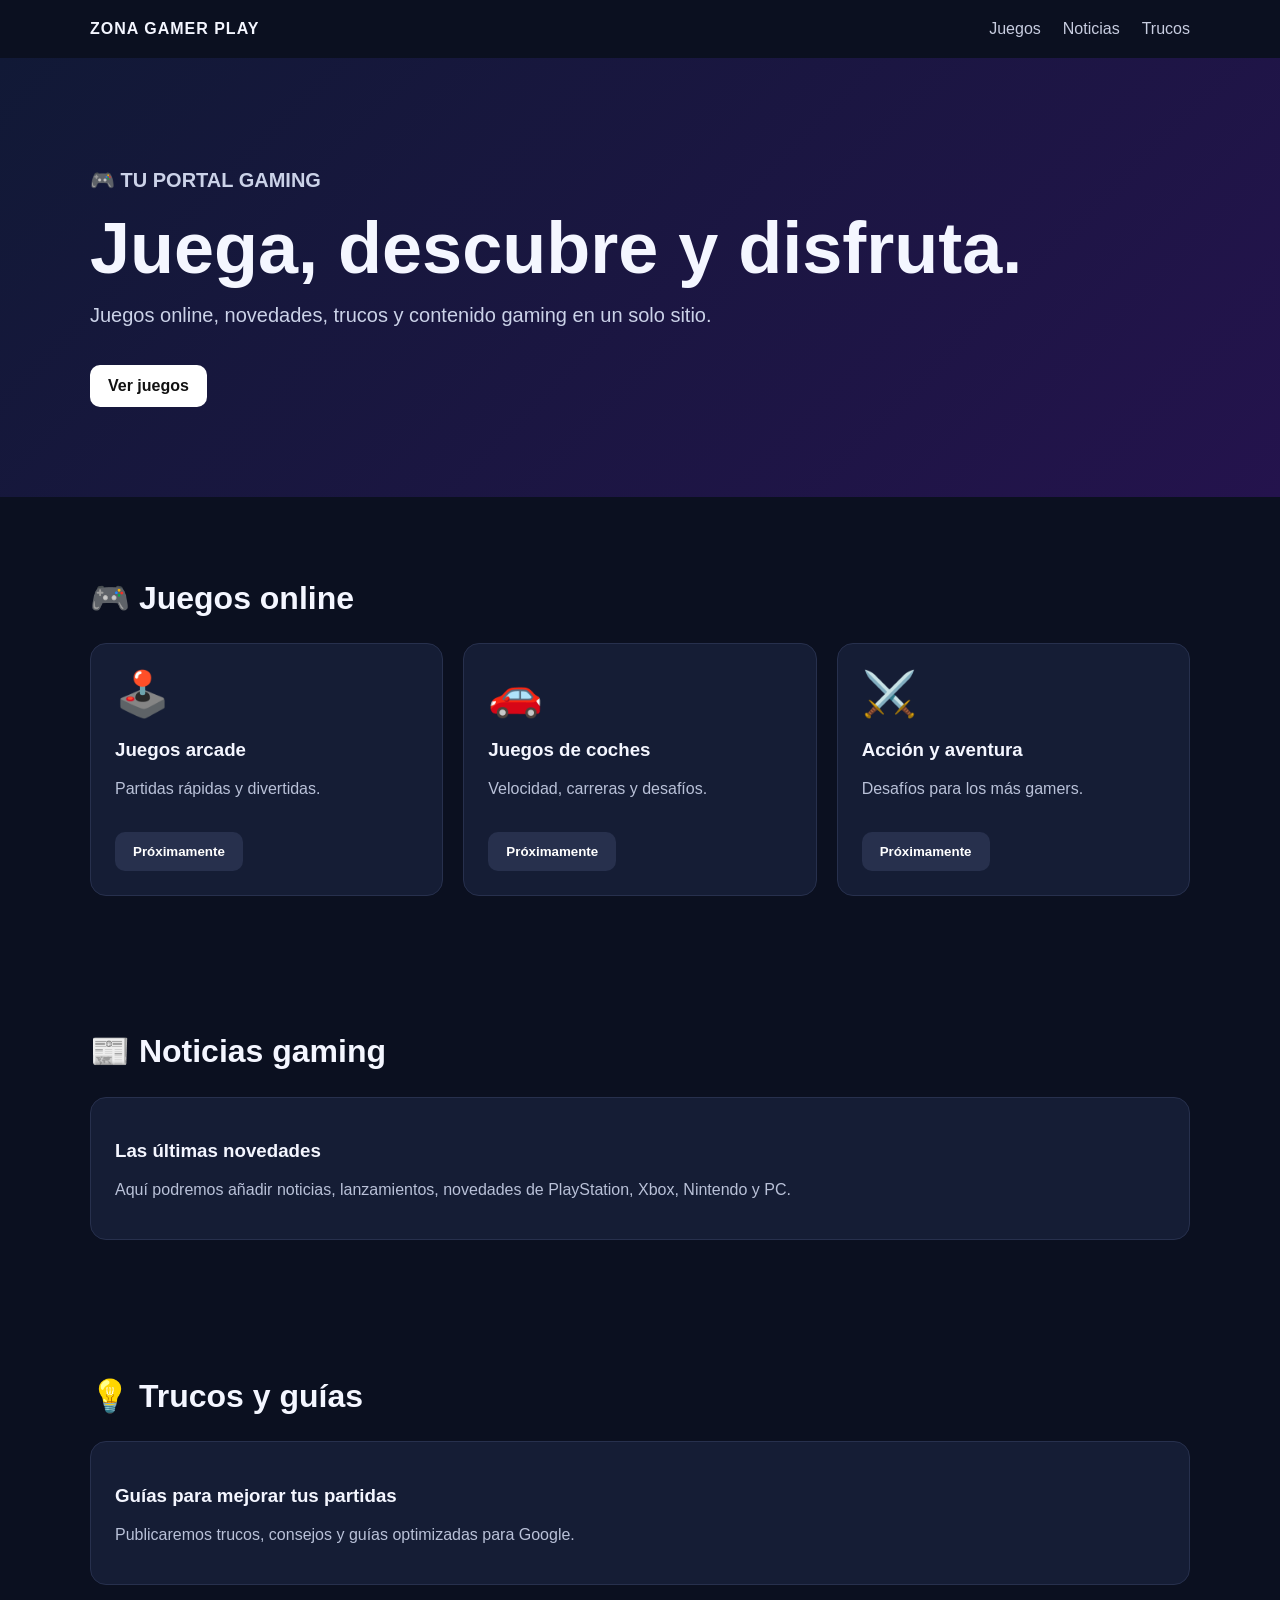
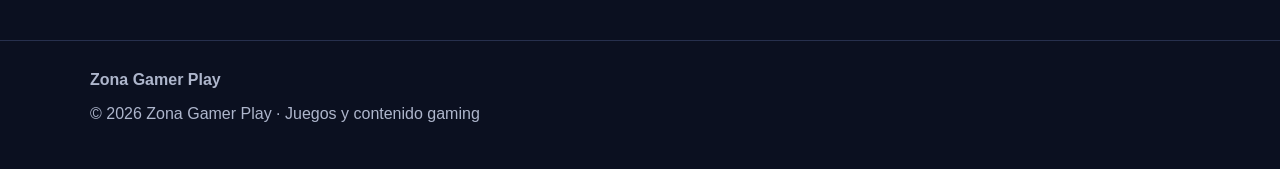
==== index.html @ 5c278b31 "Add files via upload" ====
<!doctype html>
<html lang="es">
<head>
  <meta charset="utf-8">
  <meta name="viewport" content="width=device-width, initial-scale=1">
  <title>Zona Gamer Play | Juegos gratis online</title>
  <meta name="description" content="Juegos gratis online, noticias, trucos y novedades del mundo gaming.">
  <link rel="stylesheet" href="style.css">
</head>
<body>
<header>
  <div class="container nav">
    <a class="logo" href="/">ZONA GAMER PLAY</a>
    <nav>
      <a href="#juegos">Juegos</a>
      <a href="#noticias">Noticias</a>
      <a href="#trucos">Trucos</a>
    </nav>
  </div>
</header>

<main>
  <section class="hero">
    <div class="container">
      <p class="tag">🎮 TU PORTAL GAMING</p>
      <h1>Juega, descubre y disfruta.</h1>
      <p>Juegos online, novedades, trucos y contenido gaming en un solo sitio.</p>
      <a class="button" href="#juegos">Ver juegos</a>
    </div>
  </section>

  <section id="juegos" class="container section">
    <h2>🎮 Juegos online</h2>
    <div class="cards">
      <article class="card"><div class="emoji">🕹️</div><h3>Juegos arcade</h3><p>Partidas rápidas y divertidas.</p><button>Próximamente</button></article>
      <article class="card"><div class="emoji">🚗</div><h3>Juegos de coches</h3><p>Velocidad, carreras y desafíos.</p><button>Próximamente</button></article>
      <article class="card"><div class="emoji">⚔️</div><h3>Acción y aventura</h3><p>Desafíos para los más gamers.</p><button>Próximamente</button></article>
    </div>
  </section>

  <section id="noticias" class="container section">
    <h2>📰 Noticias gaming</h2>
    <div class="info"><h3>Las últimas novedades</h3><p>Aquí podremos añadir noticias, lanzamientos, novedades de PlayStation, Xbox, Nintendo y PC.</p></div>
  </section>

  <section id="trucos" class="container section">
    <h2>💡 Trucos y guías</h2>
    <div class="info"><h3>Guías para mejorar tus partidas</h3><p>Publicaremos trucos, consejos y guías optimizadas para Google.</p></div>
  </section>
</main>

<footer>
  <div class="container">
    <strong>Zona Gamer Play</strong>
    <p>© 2026 Zona Gamer Play · Juegos y contenido gaming</p>
  </div>
</footer>
</body>
</html>
---- style.css ----
*{box-sizing:border-box}body{margin:0;font-family:Arial,sans-serif;background:#0b1020;color:#f4f6ff}a{text-decoration:none;color:inherit}.container{width:min(1100px,92%);margin:auto}.nav{display:flex;justify-content:space-between;align-items:center;padding:20px 0}.logo{font-weight:900;letter-spacing:1px}.nav nav{display:flex;gap:22px;color:#c8cde0}.hero{padding:90px 0;background:linear-gradient(135deg,#111936,#24134d)}.tag{font-weight:700;color:#8bd3ff}.hero h1{font-size:clamp(40px,7vw,72px);line-height:1;margin:15px 0}.hero p{font-size:20px;color:#cbd2e8;max-width:650px}.button,button{display:inline-block;margin-top:18px;padding:12px 18px;border:0;border-radius:10px;background:#fff;color:#111;font-weight:700;cursor:pointer}.section{padding:55px 0}.section h2{font-size:32px}.cards{display:grid;grid-template-columns:repeat(3,1fr);gap:20px}.card,.info{background:#151d35;border:1px solid #27304d;border-radius:16px;padding:24px}.emoji{font-size:44px}.card p,.info p{color:#b9c1d8}.card button{background:#27304d;color:#fff}.info{margin-top:20px}footer{border-top:1px solid #27304d;padding:30px 0;color:#aeb6cc}@media(max-width:700px){.nav{flex-direction:column;gap:15px}.cards{grid-template-columns:1fr}.hero{padding:65px 0}}
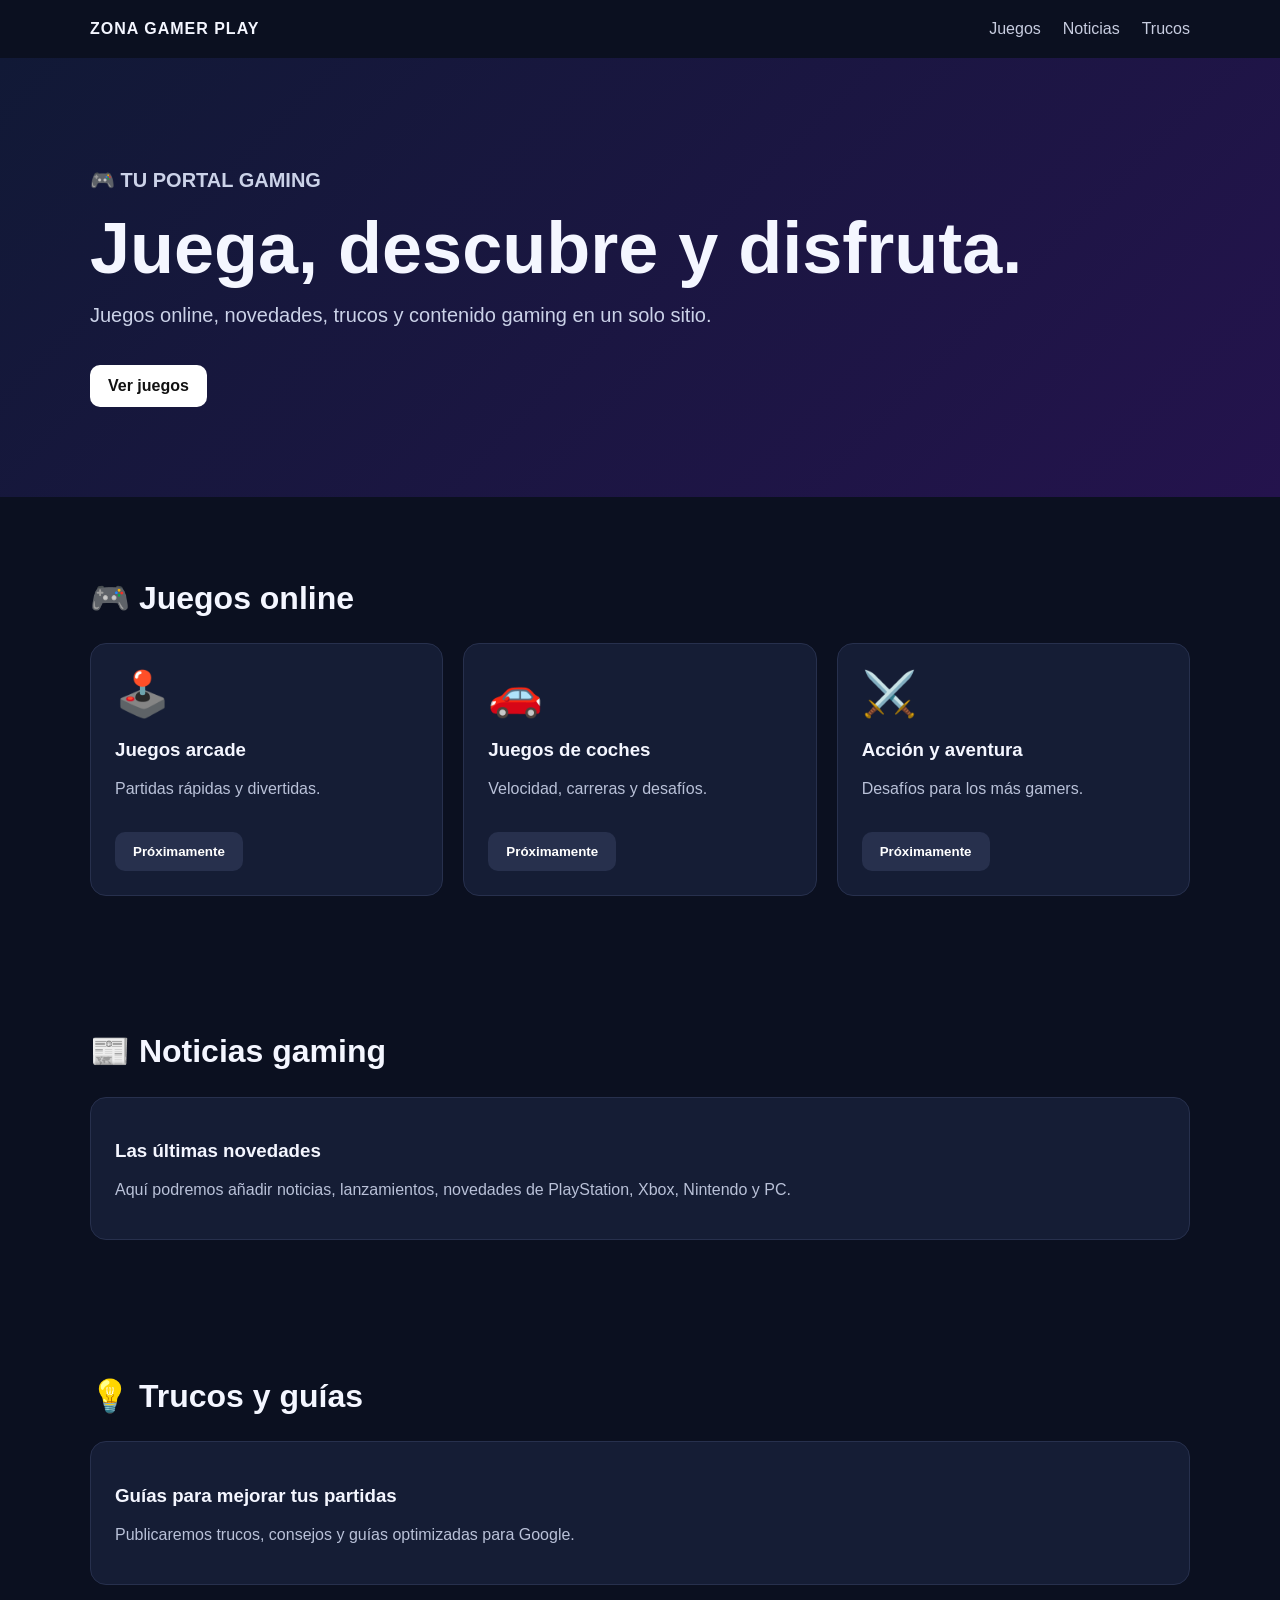
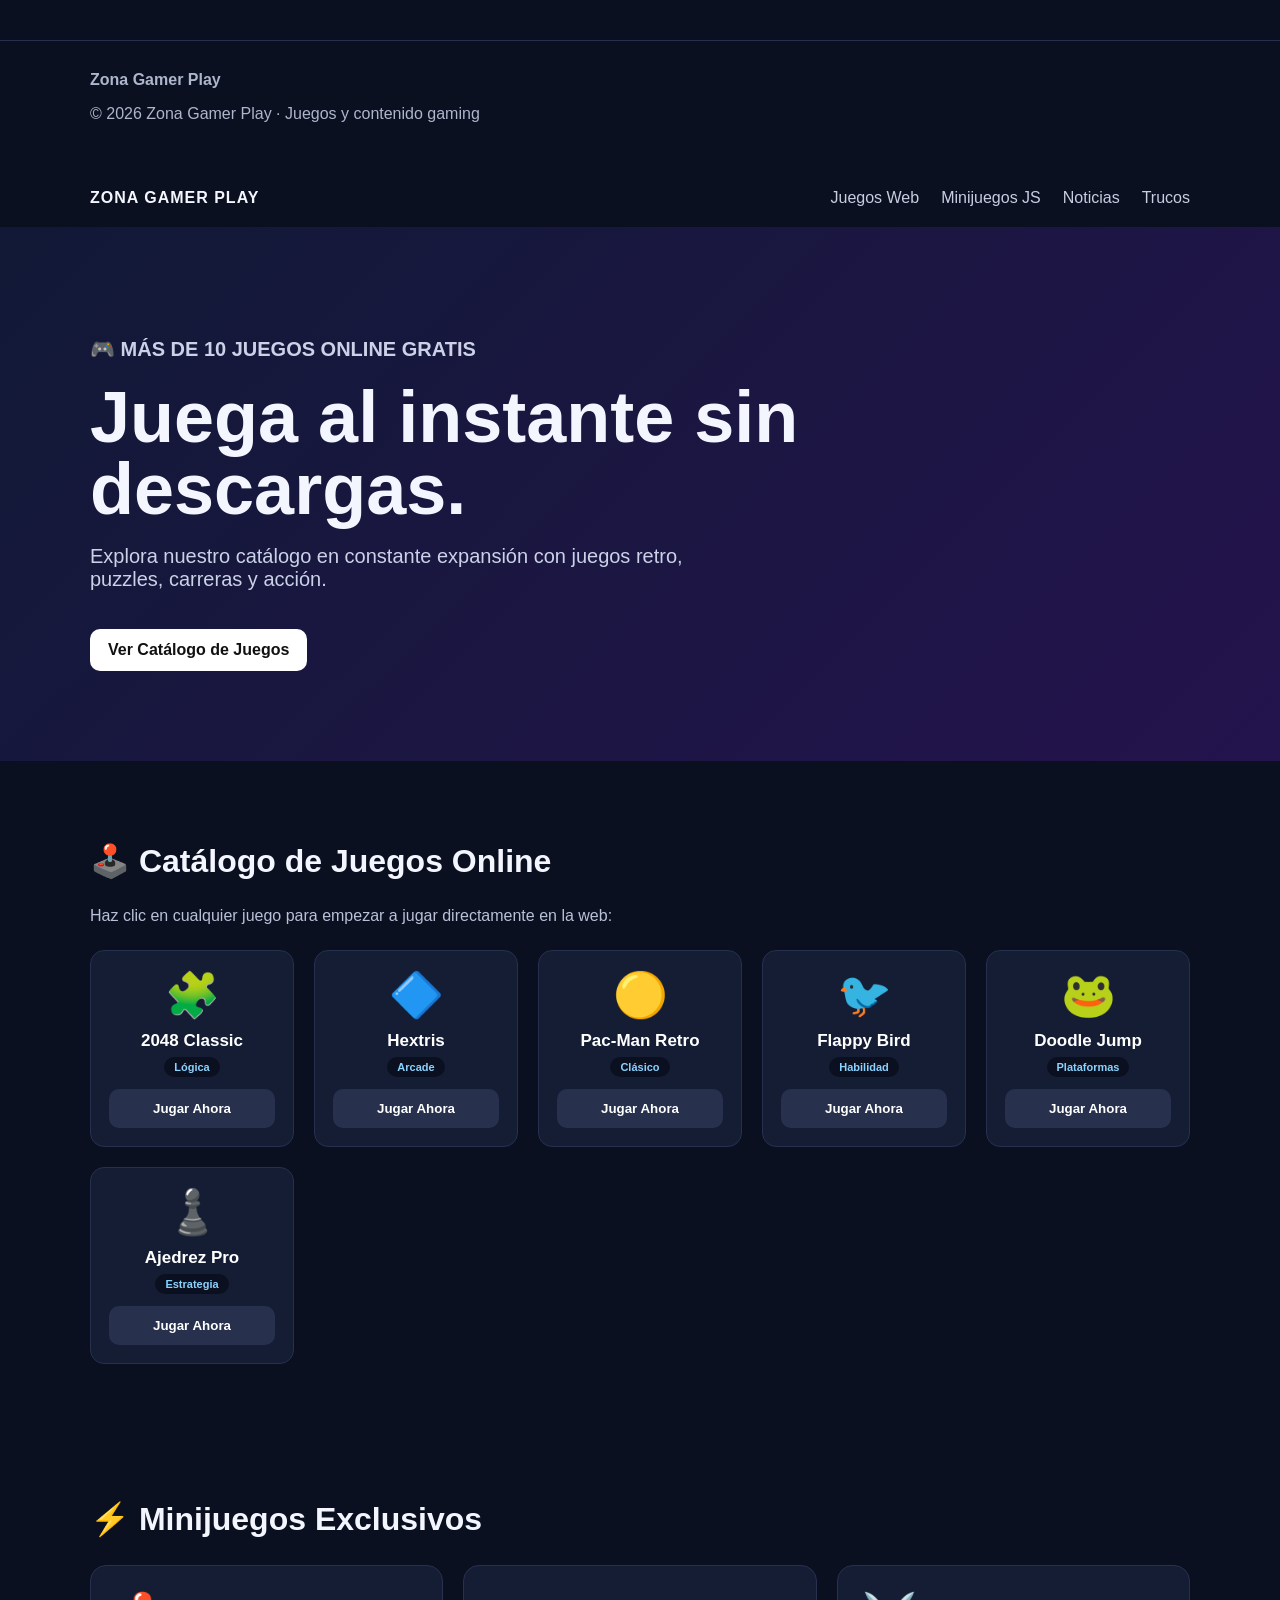
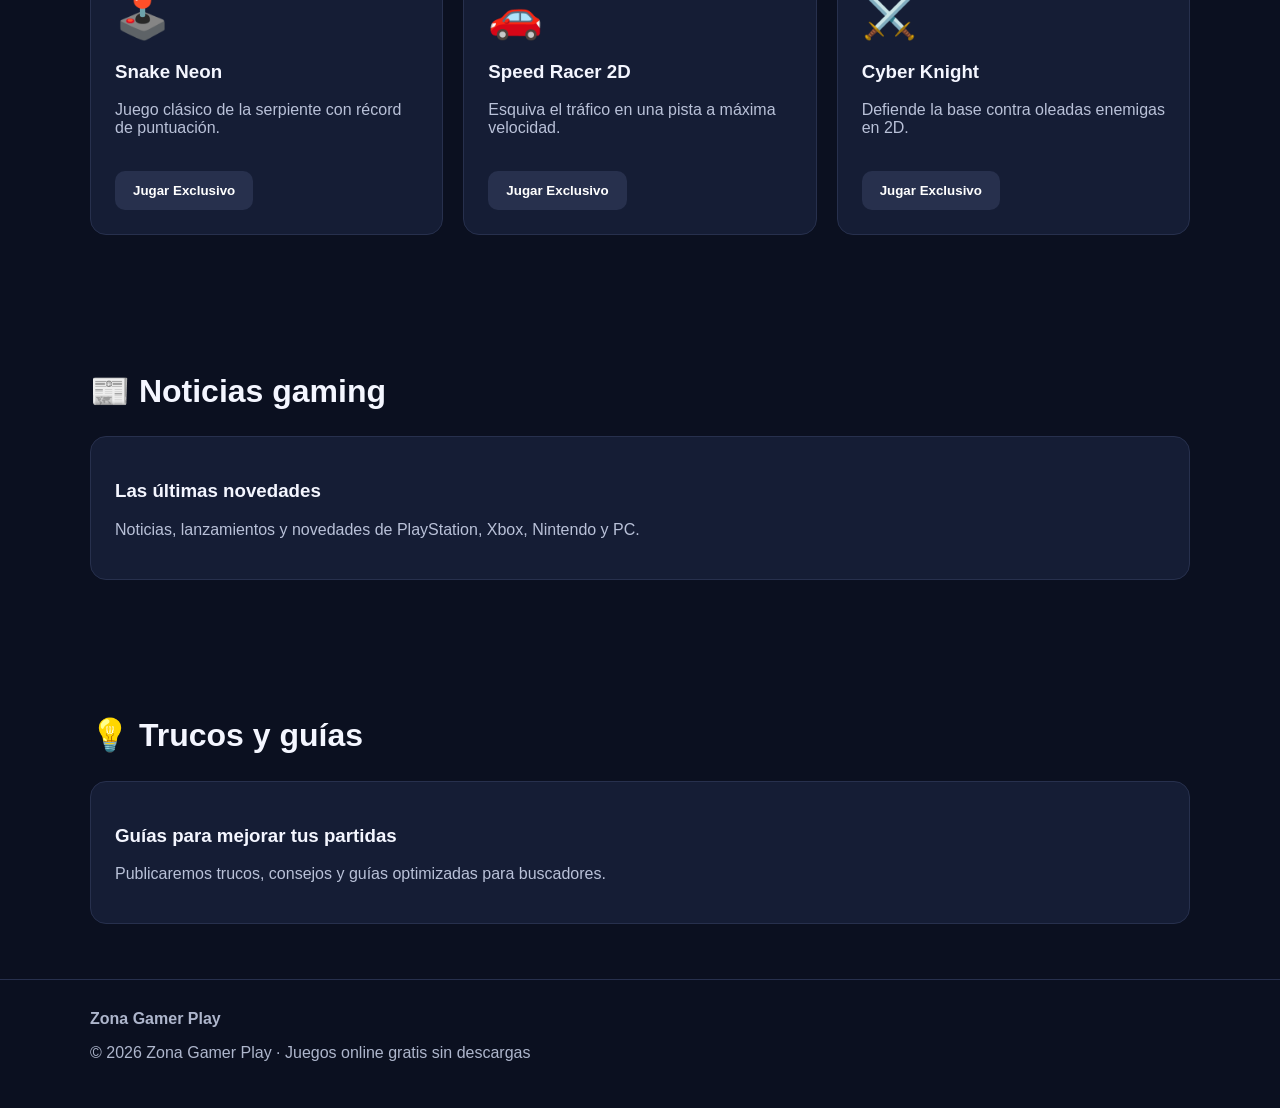
==== commit 8027009d: "index.html" ====
--- a/index.html
+++ b/index.html
@@ -57,3 +57,180 @@
 </footer>
 </body>
 </html>
+<!doctype html>
+<html lang="es">
+<head>
+  <meta charset="utf-8">
+  <meta name="viewport" content="width=device-width, initial-scale=1">
+  <title>Zona Gamer Play | Juegos Gratis Online Sin Descargar</title>
+  <meta name="description" content="Juegos gratis online en Zona Gamer Play. Disfruta de arcade, carreras, puzzle y acción desde tu navegador.">
+  <link rel="stylesheet" href="style.css">
+  <style>
+    .game-grid { display: grid; grid-template-columns: repeat(auto-fill, minmax(200px, 1fr)); gap: 20px; margin-top: 25px; }
+    .game-card { background: #151d35; border: 1px solid #27304d; border-radius: 14px; padding: 18px; text-align: center; transition: all 0.25s ease; cursor: pointer; display: flex; flex-direction: column; justify-content: space-between; align-items: center; }
+    .game-card:hover { transform: translateY(-6px); border-color: #8bd3ff; box-shadow: 0 8px 20px rgba(139, 211, 255, 0.15); }
+    .game-card h4 { margin: 10px 0 6px 0; color: #fff; font-size: 17px; }
+    .game-card span { font-size: 11px; color: #8bd3ff; background: #0b1020; padding: 4px 10px; border-radius: 12px; font-weight: bold; }
+    .game-card button { margin-top: 12px; width: 100%; background: #27304d; color: #fff; }
+    .game-card:hover button { background: #8bd3ff; color: #0b1020; }
+    #iframe-container { display: none; margin-top: 30px; background: #151d35; border: 2px solid #8bd3ff; border-radius: 16px; padding: 20px; }
+    .responsive-iframe { width: 100%; height: 620px; border: none; border-radius: 12px; background: #000; }
+    @media(max-width: 768px) { .responsive-iframe { height: 450px; } .game-grid { grid-template-columns: repeat(auto-fill, minmax(140px, 1fr)); } }
+  </style>
+</head>
+<body>
+<header>
+  <div class="container nav">
+    <a class="logo" href="#">ZONA GAMER PLAY</a>
+    <nav>
+      <a href="#juegos">Juegos Web</a>
+      <a href="#locales">Minijuegos JS</a>
+      <a href="#noticias">Noticias</a>
+      <a href="#trucos">Trucos</a>
+    </nav>
+  </div>
+</header>
+
+<main>
+  <section class="hero">
+    <div class="container">
+      <p class="tag">🎮 MÁS DE 10 JUEGOS ONLINE GRATIS</p>
+      <h1>Juega al instante sin descargas.</h1>
+      <p>Explora nuestro catálogo en constante expansión con juegos retro, puzzles, carreras y acción.</p>
+      <a class="button" href="#juegos">Ver Catálogo de Juegos</a>
+    </div>
+  </section>
+
+  <section id="iframe-container" class="container">
+    <div style="display:flex; justify-content:space-between; align-items:center; margin-bottom:15px; flex-wrap:wrap; gap:10px;">
+      <h3 id="current-game-title" style="margin:0; font-size:22px; color:#8bd3ff;">Cargando...</h3>
+      <button onclick="cerrarIframe()" style="margin:0; background:#e63946; color:#fff;">✖ Cerrar Juego</button>
+    </div>
+    <iframe id="game-frame" class="responsive-iframe" allowfullscreen src=""></iframe>
+  </section>
+
+  <section id="juegos" class="container section">
+    <h2>🕹️ Catálogo de Juegos Online</h2>
+    <p style="color:#b9c1d8;">Haz clic en cualquier juego para empezar a jugar directamente en la web:</p>
+
+    <div class="game-grid">
+      <div class="game-card" onclick="cargarJuego('2048 Classic', 'https://play2048.co/')">
+        <div class="emoji">🧩</div>
+        <h4>2048 Classic</h4>
+        <span>Lógica</span>
+        <button>Jugar Ahora</button>
+      </div>
+      <div class="game-card" onclick="cargarJuego('Hextris', 'https://hextris.io/')">
+        <div class="emoji">🔷</div>
+        <h4>Hextris</h4>
+        <span>Arcade</span>
+        <button>Jugar Ahora</button>
+      </div>
+      <div class="game-card" onclick="cargarJuego('Pac-Man Web', 'https://freepacman.org/')">
+        <div class="emoji">🟡</div>
+        <h4>Pac-Man Retro</h4>
+        <span>Clásico</span>
+        <button>Jugar Ahora</button>
+      </div>
+      <div class="game-card" onclick="cargarJuego('Flappy Bird', 'https://flappybird.io/')">
+        <div class="emoji">🐦</div>
+        <h4>Flappy Bird</h4>
+        <span>Habilidad</span>
+        <button>Jugar Ahora</button>
+      </div>
+      <div class="game-card" onclick="cargarJuego('Doodle Jump', 'https://doodlejump.io/')">
+        <div class="emoji">🐸</div>
+        <h4>Doodle Jump</h4>
+        <span>Plataformas</span>
+        <button>Jugar Ahora</button>
+      </div>
+      <div class="game-card" onclick="cargarJuego('Ajedrez Pro', 'https://lichess.org/tv/frame?theme=brown&bg=dark')">
+        <div class="emoji">♟️</div>
+        <h4>Ajedrez Pro</h4>
+        <span>Estrategia</span>
+        <button>Jugar Ahora</button>
+      </div>
+    </div>
+  </section>
+
+  <section id="locales" class="container section">
+    <h2>⚡ Minijuegos Exclusivos</h2>
+    <div class="cards">
+      <article class="card">
+        <div class="emoji">🕹️</div>
+        <h3>Snake Neon</h3>
+        <p>Juego clásico de la serpiente con récord de puntuación.</p>
+        <button onclick="iniciarJuego('snake')">Jugar Exclusivo</button>
+      </article>
+      <article class="card">
+        <div class="emoji">🚗</div>
+        <h3>Speed Racer 2D</h3>
+        <p>Esquiva el tráfico en una pista a máxima velocidad.</p>
+        <button onclick="iniciarJuego('cars')">Jugar Exclusivo</button>
+      </article>
+      <article class="card">
+        <div class="emoji">⚔️</div>
+        <h3>Cyber Knight</h3>
+        <p>Defiende la base contra oleadas enemigas en 2D.</p>
+        <button onclick="iniciarJuego('action')">Jugar Exclusivo</button>
+      </article>
+    </div>
+
+    <div id="game-area" class="info" style="display:none; text-align:center; margin-top:30px;">
+      <div style="display:flex; justify-content:space-between; align-items:center; margin-bottom:15px;">
+        <h3 id="game-title" style="margin:0;">Juego Local</h3>
+        <button onclick="cerrarJuego()" style="margin:0; background:#e63946; color:#fff;">✖ Cerrar</button>
+      </div>
+      <canvas id="gameCanvas" width="400" height="500" style="background:#000; border:2px solid #8bd3ff; border-radius:12px; width:100%; max-width:400px; height:auto; display:block; margin:auto;"></canvas>
+      <div id="touch-controls" style="margin-top:15px; display:flex; flex-direction:column; align-items:center; gap:8px;">
+        <button id="btnUp" style="padding:12px 20px;">▲</button>
+        <div>
+          <button id="btnLeft" style="padding:12px 20px;">◄</button>
+          <button id="btnAction" style="padding:12px 20px; background:#8bd3ff; color:#000;">🔥</button>
+          <button id="btnRight" style="padding:12px 20px;">►</button>
+        </div>
+        <button id="btnDown" style="padding:12px 20px;">▼</button>
+      </div>
+    </div>
+  </section>
+
+  <section id="noticias" class="container section">
+    <h2>📰 Noticias gaming</h2>
+    <div class="info">
+      <h3>Las últimas novedades</h3>
+      <p>Noticias, lanzamientos y novedades de PlayStation, Xbox, Nintendo y PC.</p>
+    </div>
+  </section>
+
+  <section id="trucos" class="container section">
+    <h2>💡 Trucos y guías</h2>
+    <div class="info">
+      <h3>Guías para mejorar tus partidas</h3>
+      <p>Publicaremos trucos, consejos y guías optimizadas para buscadores.</p>
+    </div>
+  </section>
+</main>
+
+<footer>
+  <div class="container">
+    <strong>Zona Gamer Play</strong>
+    <p>© 2026 Zona Gamer Play · Juegos online gratis sin descargas</p>
+  </div>
+</footer>
+
+<script src="games.js"></script>
+<script>
+  function cargarJuego(nombre, url) {
+    document.getElementById('iframe-container').style.display = 'block';
+    document.getElementById('current-game-title').innerText = 'Jugando a: ' + nombre;
+    document.getElementById('game-frame').src = url;
+    document.getElementById('iframe-container').scrollIntoView({ behavior: 'smooth' });
+  }
+
+  function cerrarIframe() {
+    document.getElementById('iframe-container').style.display = 'none';
+    document.getElementById('game-frame').src = '';
+  }
+</script>
+</body>
+</html>
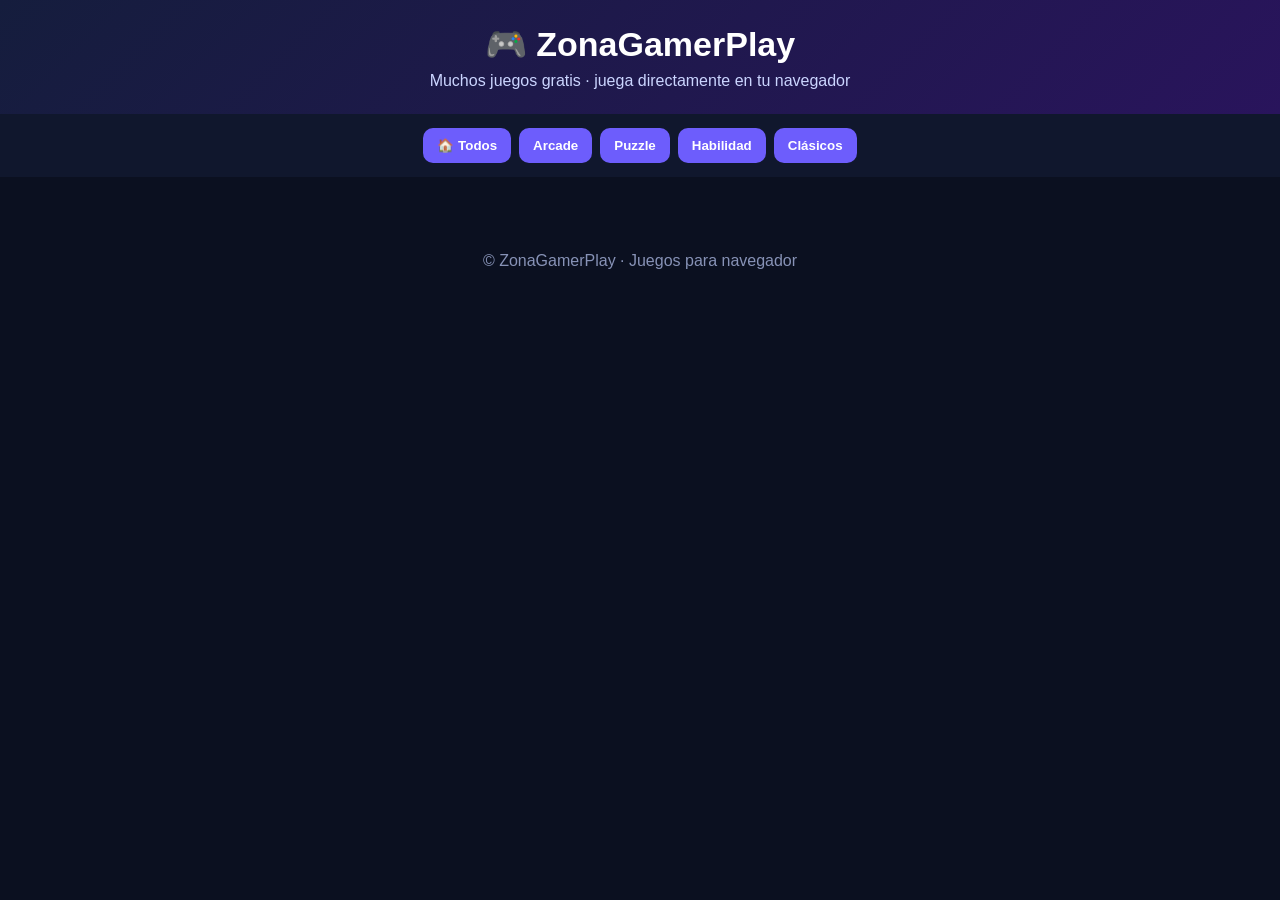
==== commit 2c2c6c78: "Refactor index.html for improved layout and styles Updated HTML structure, improved meta tags, and a" ====
--- a/index.html
+++ b/index.html
@@ -1,236 +1,76 @@
-<!doctype html>
+<!DOCTYPE html>
 <html lang="es">
 <head>
-  <meta charset="utf-8">
-  <meta name="viewport" content="width=device-width, initial-scale=1">
-  <title>Zona Gamer Play | Juegos gratis online</title>
-  <meta name="description" content="Juegos gratis online, noticias, trucos y novedades del mundo gaming.">
-  <link rel="stylesheet" href="style.css">
+<meta charset="UTF-8">
+<meta name="viewport" content="width=device-width,initial-scale=1">
+<title>ZonaGamerPlay - Juegos Gratis Online</title>
+<meta name="description" content="Juegos gratis online: arcade, memoria, puzzles, habilidad, carreras y clásicos. Juega directamente desde tu navegador.">
+<style>
+*{box-sizing:border-box}body{margin:0;font-family:Arial,sans-serif;background:#0b1020;color:#fff}
+header{padding:24px 16px;text-align:center;background:linear-gradient(135deg,#151d3d,#29145c)}
+h1{margin:0 0 8px;font-size:34px}header p{margin:0;color:#cbd5ff}
+nav{display:flex;gap:8px;flex-wrap:wrap;justify-content:center;padding:14px;background:#10172d;position:sticky;top:0;z-index:5}
+nav button,.card button{border:0;border-radius:10px;padding:10px 14px;background:#6d5dfc;color:white;cursor:pointer;font-weight:bold}
+nav button:hover,.card button:hover{filter:brightness(1.15)}
+main{max-width:1150px;margin:auto;padding:20px}.games{display:grid;grid-template-columns:repeat(auto-fit,minmax(220px,1fr));gap:16px}
+.card{background:#151d35;border:1px solid #273354;border-radius:16px;padding:18px;min-height:180px;box-shadow:0 8px 25px #0003}
+.card h2{margin:8px 0}.card p{color:#b9c2df;min-height:42px}.tag{display:inline-block;background:#26345b;color:#9fb0ff;border-radius:20px;padding:4px 9px;font-size:12px}
+.game{display:none;background:#151d35;border-radius:16px;padding:22px;margin-top:20px;text-align:center}.game.active{display:block}
+canvas{max-width:100%;background:#070b16;border-radius:12px;border:1px solid #334064}
+input{padding:11px;border-radius:9px;border:1px solid #46527b;background:#0d1428;color:#fff}
+.msg{margin:14px;font-size:18px;color:#dbe2ff}.grid{display:grid;gap:8px;justify-content:center;margin:18px auto}.cell{width:62px;height:62px;border:0;border-radius:10px;background:#27345b;color:#fff;font-size:24px;cursor:pointer}
+.memory .cell{font-size:0}.memory .cell.open{font-size:24px;background:#6d5dfc}.memory .cell.done{font-size:24px;background:#2e9b72}
+footer{text-align:center;padding:35px;color:#8792b6}
+</style>
 </head>
 <body>
-<header>
-  <div class="container nav">
-    <a class="logo" href="/">ZONA GAMER PLAY</a>
-    <nav>
-      <a href="#juegos">Juegos</a>
-      <a href="#noticias">Noticias</a>
-      <a href="#trucos">Trucos</a>
-    </nav>
-  </div>
-</header>
+<header><h1>🎮 ZonaGamerPlay</h1><p>Muchos juegos gratis · juega directamente en tu navegador</p></header>
+<nav id="nav"><button onclick="home()">🏠 Todos</button><button onclick="filter('Arcade')">Arcade</button><button onclick="filter('Puzzle')">Puzzle</button><button onclick="filter('Habilidad')">Habilidad</button><button onclick="filter('Clásicos')">Clásicos</button></nav>
+<main>
+<section id="home"><div class="games" id="cards"></div></section>
 
-<main>
-  <section class="hero">
-    <div class="container">
-      <p class="tag">🎮 TU PORTAL GAMING</p>
-      <h1>Juega, descubre y disfruta.</h1>
-      <p>Juegos online, novedades, trucos y contenido gaming en un solo sitio.</p>
-      <a class="button" href="#juegos">Ver juegos</a>
-    </div>
-  </section>
+<div id="game" class="game"><button onclick="home()">← Volver a juegos</button><h2 id="gt"></h2><div id="area"></div></div>
+</main><footer>© ZonaGamerPlay · Juegos para navegador</footer>
 
-  <section id="juegos" class="container section">
-    <h2>🎮 Juegos online</h2>
-    <div class="cards">
-      <article class="card"><div class="emoji">🕹️</div><h3>Juegos arcade</h3><p>Partidas rápidas y divertidas.</p><button>Próximamente</button></article>
-      <article class="card"><div class="emoji">🚗</div><h3>Juegos de coches</h3><p>Velocidad, carreras y desafíos.</p><button>Próximamente</button></article>
-      <article class="card"><div class="emoji">⚔️</div><h3>Acción y aventura</h3><p>Desafíos para los más gamers.</p><button>Próximamente</button></article>
-    </div>
-  </section>
+<script>
+const games=[
+["reaction","⚡ Test de Reacción","Habilidad","Pulsa cuando cambie a VERDE."],
+["clicker","🖱️ Clicker","Arcade","Haz todos los clics que puedas en 10 segundos."],
+["guess","🔢 Adivina el Número","Clásicos","Encuentra el número secreto entre 1 y 100."],
+["rps","✊ Piedra, Papel, Tijera","Clásicos","Juega contra el ordenador."],
+["memory","🧠 Memoria","Puzzle","Encuentra todas las parejas."],
+["math","➕ Reto Matemático","Habilidad","Resuelve operaciones antes de que se acabe el tiempo."],
+["snake","🐍 Snake","Arcade","Come la comida y consigue la máxima puntuación."],
+["dodge","🚀 Esquiva","Arcade","Muévete y evita los obstáculos."],
+["typing","⌨️ Velocidad de Escritura","Habilidad","Escribe la palabra lo más rápido posible."],
+["lights","💡 Apaga las Luces","Puzzle","Deja todas las casillas apagadas."],
+["2048","🔢 2048 Mini","Puzzle","Combina números con las flechas."],
+["connect","⭕ Tres en Raya","Clásicos","Consigue tres en línea."],
+["color","🎨 ¿Qué Color Es?","Habilidad","Pulsa el color correcto."],
+["coin","🪙 Cara o Cruz","Clásicos","Adivina el lanzamiento."],
+["whack","🔨 Atrapa al Topo","Arcade","Pulsa al topo cuando aparezca."]
+];
 
-  <section id="noticias" class="container section">
-    <h2>📰 Noticias gaming</h2>
-    <div class="info"><h3>Las últimas novedades</h3><p>Aquí podremos añadir noticias, lanzamientos, novedades de PlayStation, Xbox, Nintendo y PC.</p></div>
-  </section>
+function home(){document.getElementById('home').style.display='block';document.getElementById('game').classList.remove('active');render(games)}
+function filter(c){render(games.filter(x=>x[2]==c))}
+function render(list){document.getElementById('cards').innerHTML=list.map(g=>`<article class="card"><span class="tag">${g[2]}</span><h2>${g[1]}</h2><p>${g[3]}</p><button onclick="start('${g[0]}')">Jugar ahora</button></article>`).join('')}
+function start(id){document.getElementById('home').style.display='none';document.getElementById('game').classList.add('active');let g=games.find(x=>x[0]==id);document.getElementById('gt').textContent=g[1];let a=document.getElementById('area');a.innerHTML='';({reaction,clicker,guess,rps,memory,math,snake,dodge,typing,lights,2048,connect,color,coin,whack}[id])(a)}
 
-  <section id="trucos" class="container section">
-    <h2>💡 Trucos y guías</h2>
-    <div class="info"><h3>Guías para mejorar tus partidas</h3><p>Publicaremos trucos, consejos y guías optimizadas para Google.</p></div>
-  </section>
-</main>
-
-<footer>
-  <div class="container">
-    <strong>Zona Gamer Play</strong>
-    <p>© 2026 Zona Gamer Play · Juegos y contenido gaming</p>
-  </div>
-</footer>
-</body>
-</html>
-<!doctype html>
-<html lang="es">
-<head>
-  <meta charset="utf-8">
-  <meta name="viewport" content="width=device-width, initial-scale=1">
-  <title>Zona Gamer Play | Juegos Gratis Online Sin Descargar</title>
-  <meta name="description" content="Juegos gratis online en Zona Gamer Play. Disfruta de arcade, carreras, puzzle y acción desde tu navegador.">
-  <link rel="stylesheet" href="style.css">
-  <style>
-    .game-grid { display: grid; grid-template-columns: repeat(auto-fill, minmax(200px, 1fr)); gap: 20px; margin-top: 25px; }
-    .game-card { background: #151d35; border: 1px solid #27304d; border-radius: 14px; padding: 18px; text-align: center; transition: all 0.25s ease; cursor: pointer; display: flex; flex-direction: column; justify-content: space-between; align-items: center; }
-    .game-card:hover { transform: translateY(-6px); border-color: #8bd3ff; box-shadow: 0 8px 20px rgba(139, 211, 255, 0.15); }
-    .game-card h4 { margin: 10px 0 6px 0; color: #fff; font-size: 17px; }
-    .game-card span { font-size: 11px; color: #8bd3ff; background: #0b1020; padding: 4px 10px; border-radius: 12px; font-weight: bold; }
-    .game-card button { margin-top: 12px; width: 100%; background: #27304d; color: #fff; }
-    .game-card:hover button { background: #8bd3ff; color: #0b1020; }
-    #iframe-container { display: none; margin-top: 30px; background: #151d35; border: 2px solid #8bd3ff; border-radius: 16px; padding: 20px; }
-    .responsive-iframe { width: 100%; height: 620px; border: none; border-radius: 12px; background: #000; }
-    @media(max-width: 768px) { .responsive-iframe { height: 450px; } .game-grid { grid-template-columns: repeat(auto-fill, minmax(140px, 1fr)); } }
-  </style>
-</head>
-<body>
-<header>
-  <div class="container nav">
-    <a class="logo" href="#">ZONA GAMER PLAY</a>
-    <nav>
-      <a href="#juegos">Juegos Web</a>
-      <a href="#locales">Minijuegos JS</a>
-      <a href="#noticias">Noticias</a>
-      <a href="#trucos">Trucos</a>
-    </nav>
-  </div>
-</header>
-
-<main>
-  <section class="hero">
-    <div class="container">
-      <p class="tag">🎮 MÁS DE 10 JUEGOS ONLINE GRATIS</p>
-      <h1>Juega al instante sin descargas.</h1>
-      <p>Explora nuestro catálogo en constante expansión con juegos retro, puzzles, carreras y acción.</p>
-      <a class="button" href="#juegos">Ver Catálogo de Juegos</a>
-    </div>
-  </section>
-
-  <section id="iframe-container" class="container">
-    <div style="display:flex; justify-content:space-between; align-items:center; margin-bottom:15px; flex-wrap:wrap; gap:10px;">
-      <h3 id="current-game-title" style="margin:0; font-size:22px; color:#8bd3ff;">Cargando...</h3>
-      <button onclick="cerrarIframe()" style="margin:0; background:#e63946; color:#fff;">✖ Cerrar Juego</button>
-    </div>
-    <iframe id="game-frame" class="responsive-iframe" allowfullscreen src=""></iframe>
-  </section>
-
-  <section id="juegos" class="container section">
-    <h2>🕹️ Catálogo de Juegos Online</h2>
-    <p style="color:#b9c1d8;">Haz clic en cualquier juego para empezar a jugar directamente en la web:</p>
-
-    <div class="game-grid">
-      <div class="game-card" onclick="cargarJuego('2048 Classic', 'https://play2048.co/')">
-        <div class="emoji">🧩</div>
-        <h4>2048 Classic</h4>
-        <span>Lógica</span>
-        <button>Jugar Ahora</button>
-      </div>
-      <div class="game-card" onclick="cargarJuego('Hextris', 'https://hextris.io/')">
-        <div class="emoji">🔷</div>
-        <h4>Hextris</h4>
-        <span>Arcade</span>
-        <button>Jugar Ahora</button>
-      </div>
-      <div class="game-card" onclick="cargarJuego('Pac-Man Web', 'https://freepacman.org/')">
-        <div class="emoji">🟡</div>
-        <h4>Pac-Man Retro</h4>
-        <span>Clásico</span>
-        <button>Jugar Ahora</button>
-      </div>
-      <div class="game-card" onclick="cargarJuego('Flappy Bird', 'https://flappybird.io/')">
-        <div class="emoji">🐦</div>
-        <h4>Flappy Bird</h4>
-        <span>Habilidad</span>
-        <button>Jugar Ahora</button>
-      </div>
-      <div class="game-card" onclick="cargarJuego('Doodle Jump', 'https://doodlejump.io/')">
-        <div class="emoji">🐸</div>
-        <h4>Doodle Jump</h4>
-        <span>Plataformas</span>
-        <button>Jugar Ahora</button>
-      </div>
-      <div class="game-card" onclick="cargarJuego('Ajedrez Pro', 'https://lichess.org/tv/frame?theme=brown&bg=dark')">
-        <div class="emoji">♟️</div>
-        <h4>Ajedrez Pro</h4>
-        <span>Estrategia</span>
-        <button>Jugar Ahora</button>
-      </div>
-    </div>
-  </section>
-
-  <section id="locales" class="container section">
-    <h2>⚡ Minijuegos Exclusivos</h2>
-    <div class="cards">
-      <article class="card">
-        <div class="emoji">🕹️</div>
-        <h3>Snake Neon</h3>
-        <p>Juego clásico de la serpiente con récord de puntuación.</p>
-        <button onclick="iniciarJuego('snake')">Jugar Exclusivo</button>
-      </article>
-      <article class="card">
-        <div class="emoji">🚗</div>
-        <h3>Speed Racer 2D</h3>
-        <p>Esquiva el tráfico en una pista a máxima velocidad.</p>
-        <button onclick="iniciarJuego('cars')">Jugar Exclusivo</button>
-      </article>
-      <article class="card">
-        <div class="emoji">⚔️</div>
-        <h3>Cyber Knight</h3>
-        <p>Defiende la base contra oleadas enemigas en 2D.</p>
-        <button onclick="iniciarJuego('action')">Jugar Exclusivo</button>
-      </article>
-    </div>
-
-    <div id="game-area" class="info" style="display:none; text-align:center; margin-top:30px;">
-      <div style="display:flex; justify-content:space-between; align-items:center; margin-bottom:15px;">
-        <h3 id="game-title" style="margin:0;">Juego Local</h3>
-        <button onclick="cerrarJuego()" style="margin:0; background:#e63946; color:#fff;">✖ Cerrar</button>
-      </div>
-      <canvas id="gameCanvas" width="400" height="500" style="background:#000; border:2px solid #8bd3ff; border-radius:12px; width:100%; max-width:400px; height:auto; display:block; margin:auto;"></canvas>
-      <div id="touch-controls" style="margin-top:15px; display:flex; flex-direction:column; align-items:center; gap:8px;">
-        <button id="btnUp" style="padding:12px 20px;">▲</button>
-        <div>
-          <button id="btnLeft" style="padding:12px 20px;">◄</button>
-          <button id="btnAction" style="padding:12px 20px; background:#8bd3ff; color:#000;">🔥</button>
-          <button id="btnRight" style="padding:12px 20px;">►</button>
-        </div>
-        <button id="btnDown" style="padding:12px 20px;">▼</button>
-      </div>
-    </div>
-  </section>
-
-  <section id="noticias" class="container section">
-    <h2>📰 Noticias gaming</h2>
-    <div class="info">
-      <h3>Las últimas novedades</h3>
-      <p>Noticias, lanzamientos y novedades de PlayStation, Xbox, Nintendo y PC.</p>
-    </div>
-  </section>
-
-  <section id="trucos" class="container section">
-    <h2>💡 Trucos y guías</h2>
-    <div class="info">
-      <h3>Guías para mejorar tus partidas</h3>
-      <p>Publicaremos trucos, consejos y guías optimizadas para buscadores.</p>
-    </div>
-  </section>
-</main>
-
-<footer>
-  <div class="container">
-    <strong>Zona Gamer Play</strong>
-    <p>© 2026 Zona Gamer Play · Juegos online gratis sin descargas</p>
-  </div>
-</footer>
-
-<script src="games.js"></script>
-<script>
-  function cargarJuego(nombre, url) {
-    document.getElementById('iframe-container').style.display = 'block';
-    document.getElementById('current-game-title').innerText = 'Jugando a: ' + nombre;
-    document.getElementById('game-frame').src = url;
-    document.getElementById('iframe-container').scrollIntoView({ behavior: 'smooth' });
-  }
-
-  function cerrarIframe() {
-    document.getElementById('iframe-container').style.display = 'none';
-    document.getElementById('game-frame').src = '';
-  }
+function reaction(a){a.innerHTML='<div id="r" style="height:220px;border-radius:15px;background:#7d2635;display:grid;place-items:center;font-size:28px;font-weight:bold;cursor:pointer">ESPERA...</div><div class="msg" id="rm"></div>';let r=a.querySelector('#r'),t;let go=()=>{r.style.background='#218b62';r.textContent='¡PULSA!';t=performance.now()};setTimeout(go,1500+Math.random()*3000);r.onclick=()=>{if(r.textContent==='¡PULSA!'){a.querySelector('#rm').textContent=`Tu tiempo: ${Math.round(performance.now()-t)} ms`;r.onclick=null}else a.querySelector('#rm').textContent='Demasiado pronto. Reinicia el juego.'}}
+function clicker(a){a.innerHTML='<h3 id="sc">0</h3><button id="cb" style="font-size:30px;padding:30px">🖱️ ¡CLICK!</button><div class="msg" id="cm">10 segundos</div>';let n=0,end=false;a.querySelector('#cb').onclick=()=>{if(!end)n++;a.querySelector('#sc').textContent=n};let left=10;let z=setInterval(()=>{left--;a.querySelector('#cm').textContent=left+' segundos';if(left<=0){end=true;clearInterval(z);a.querySelector('#cm').textContent='¡Fin! Puntuación: '+n}},1000)}
+function guess(a){let n=Math.floor(Math.random()*100)+1,c=0;a.innerHTML='<input id="gi" type="number" min="1" max="100" placeholder="1-100"><button onclick="this.nextElementSibling.textContent=tryG()">Probar</button><div class="msg"></div>';window.tryG=()=>{let x=+document.getElementById('gi').value;c++;return x==n?'🎉 ¡Correcto en '+c+' intentos!':x<n?'⬆️ Más alto':'⬇️ Más bajo'}}
+function rps(a){a.innerHTML='<button onclick="playR(0)">✊ Piedra</button> <button onclick="playR(1)">📄 Papel</button> <button onclick="playR(2)">✂️ Tijera</button><div class="msg" id="rp"></div>';window.playR=x=>{let y=Math.floor(Math.random()*3),names=['Piedra','Papel','Tijera'];let res=x==y?'Empate':(x-y+3)%3==2?'¡Ganaste!':'Perdiste';document.getElementById('rp').textContent=`Tú: ${names[x]} · PC: ${names[y]} · ${res}`}}
+function memory(a){let vals=['🍎','🍌','🍒','🍋','🍉','🥝','🍇','🥥'];let deck=[...vals,...vals].sort(()=>Math.random()-.5),open=[],done=0;a.innerHTML='<div class="grid memory" style="grid-template-columns:repeat(4,62px)">'+deck.map((_,i)=>`<button class="cell" onclick="mem(${i})">?</button>`).join('')+'</div><div class="msg" id="mm"></div>';let cs=[...a.querySelectorAll('.cell')];window.mem=i=>{if(open.includes(i)||cs[i].classList.contains('done')||open.length==2)return;cs[i].textContent=deck[i];cs[i].classList.add('open');open.push(i);if(open.length==2){if(deck[open[0]]==deck[open[1]]){open.forEach(j=>cs[j].classList.add('done'));done+=2;open=[];if(done==16)document.getElementById('mm').textContent='🏆 ¡Completado!'}else setTimeout(()=>{open.forEach(j=>{cs[j].textContent='?';cs[j].classList.remove('open')});open=[]},650)}}}
+function math(a){let score=0,time=15;function q(){let x=Math.floor(Math.random()*20)+1,y=Math.floor(Math.random()*20)+1;a.innerHTML=`<h3>⏱️ ${time}s · Puntos: ${score}</h3><h2>${x} + ${y} = ?</h2><input id="ans" type="number"><button id="ab">Responder</button>`;a.querySelector('#ab').onclick=()=>{if(+a.querySelector('#ans').value==x+y)score++;q()}}q();let timer=setInterval(()=>{time--;if(time<=0){clearInterval(timer);a.innerHTML=`<h2>⏰ Fin</h2><div class="msg">Puntuación: ${score}</div>`}},1000)}
+function snake(a){a.innerHTML='<canvas id="cv" width="400" height="400"></canvas><div class="msg">Usa las flechas del teclado</div>';let c=a.querySelector('#cv'),x=c.getContext('2d'),s=20,body=[{x:200,y:200}],d={x:s,y:0},food={x:100,y:100},score=0,run=true;document.onkeydown=e=>{if(e.key=='ArrowUp'&&d.y==0)d={x:0,y:-s};if(e.key=='ArrowDown'&&d.y==0)d={x:0,y:s};if(e.key=='ArrowLeft'&&d.x==0)d={x:-s,y:0};if(e.key=='ArrowRight'&&d.x==0)d={x:s,y:0}};function loop(){if(!run)return;let h={x:body[0].x+d.x,y:body[0].y+d.y};if(h.x<0||h.y<0||h.x>=400||h.y>=400||body.some(p=>p.x==h.x&&p.y==h.y)){run=false;return a.querySelector('.msg').textContent='💥 Fin. Puntuación: '+score}body.unshift(h);if(h.x==food.x&&h.y==food.y){score++;food={x:Math.floor(Math.random()*20)*s,y:Math.floor(Math.random()*20)*s}}else body.pop();x.clearRect(0,0,400,400);x.fillText('🍎',food.x,food.y+18);body.forEach(p=>x.fillRect(p.x,p.y,18,18));setTimeout(loop,100)}loop()}
+function dodge(a){a.innerHTML='<canvas id="dc" width="500" height="300"></canvas><div class="msg">Mueve el ratón dentro del juego para esquivar.</div>';let c=a.querySelector('#dc'),x=c.getContext('2d'),px=230,obs=[],alive=true;c.onmousemove=e=>px=e.offsetX;function loop(){if(!alive)return;obs.push({x:Math.random()*480,y:-20});obs.forEach(o=>o.y+=4);obs=obs.filter(o=>o.y<320);x.clearRect(0,0,500,300);x.fillRect(px-20,270,40,15);obs.forEach(o=>x.fillRect(o.x,o.y,20,20));if(obs.some(o=>o.y>250&&o.x<px+20&&o.x+20>px-20)){alive=false;a.querySelector('.msg').textContent='💥 ¡Te han dado!';return}requestAnimationFrame(loop)}loop()}
+function typing(a){let words=['galaxia','videojuego','aventura','velocidad','planeta','dragon','cohete','puzzle'];let w=words[Math.floor(Math.random()*words.length)],t=Date.now();a.innerHTML=`<h2>${w}</h2><input id="tw" autofocus><div class="msg"></div>`;a.querySelector('#tw').oninput=e=>{if(e.target.value==w){let ms=Date.now()-t;a.querySelector('.msg').textContent='⚡ '+ms+' ms';}}}
+function lights(a){let n=25;a.innerHTML='<div class="grid" style="grid-template-columns:repeat(5,48px)">'+Array.from({length:n},(_,i)=>`<button class="cell" onclick="light(${i})"></button>`).join('')+'</div><div class="msg" id="lm">Enciende/apaga casillas</div>';let cs=[...a.querySelectorAll('.cell')];cs.forEach(c=>{if(Math.random()<.35)c.dataset.on=1;c.style.background=c.dataset.on?'#e6c84f':''});window.light=i=>{let r=Math.floor(i/5),col=i%5;[i,i-5,i+5,i-1,i+1].forEach(j=>{if(j>=0&&j<25&&Math.floor(j/5)==r||j==i-5||j==i+5){if(j>=0&&j<25){cs[j].dataset.on=cs[j].dataset.on?'':'1';cs[j].style.background=cs[j].dataset.on?'#e6c84f':''}}});if(cs.every(c=>!c.dataset.on))document.getElementById('lm').textContent='🏆 ¡Lo conseguiste!' }}
+function 2048(a){let b=Array(16).fill(0);b[Math.floor(Math.random()*16)]=2;b[Math.floor(Math.random()*16)]=4;draw();a.innerHTML='<div id="board" class="grid" style="grid-template-columns:repeat(4,70px)"></div><div class="msg">Usa las flechas</div>';function draw(){let q=document.getElementById('board');if(!q)return;q.innerHTML=b.map(v=>`<div class="cell" style="display:grid;place-items:center">${v||''}</div>`).join('')}document.onkeydown=e=>{let old=b.join(),dir=e.key;if(!['ArrowLeft','ArrowRight','ArrowUp','ArrowDown'].includes(dir))return;let rows=[0,1,2,3].map(r=>b.slice(r*4,r*4+4));if(dir=='ArrowUp'||dir=='ArrowDown'){rows=[0,1,2,3].map(c=>rows.map(r=>rows[r][c]));if(dir=='ArrowDown')rows.forEach(r=>r.reverse())}else if(dir=='ArrowRight')rows.forEach(r=>r.reverse());rows=rows.map(r=>{r=r.filter(Boolean);for(let i=0;i<r.length-1;i++)if(r[i]==r[i+1]){r[i]*=2;r.splice(i+1,1)}return r.concat(Array(4-r.length).fill(0))});if(dir=='ArrowRight'||dir=='ArrowDown')rows.forEach(r=>r.reverse());if(dir=='ArrowUp'||dir=='ArrowDown'){let nb=Array(16).fill(0);rows.forEach((r,c)=>r.forEach((v,i)=>nb[i*4+c]=v));b=nb}else b=rows.flat();if(b.join()!=old){let z=b.map((v,i)=>v?null:i).filter(i=>i!=null);if(z.length)b[z[Math.floor(Math.random()*z.length)]]=2;draw()}}}
+function connect(a){let b=Array(9).fill(''),turn='X';a.innerHTML='<div class="grid" style="grid-template-columns:repeat(3,70px)">'+b.map((_,i)=>`<button class="cell" onclick="tic(${i})"></button>`).join('')+'</div><div class="msg" id="tm"></div>';let cs=[...a.querySelectorAll('.cell')];window.tic=i=>{if(b[i])return;b[i]=turn;cs[i].textContent=turn;if(win(turn)){document.getElementById('tm').textContent='🏆 '+turn+' gana';return}if(b.every(Boolean)){document.getElementById('tm').textContent='Empate';return}turn=turn=='X'?'O':'X'}}function win(t){return [[0,1,2],[3,4,5],[6,7,8],[0,3,6],[1,4,7],[2,5,8],[0,4,8],[2,4,6]].some(r=>r.every(i=>b[i]==t))}
+function color(a){let cols=[['ROJO','red'],['AZUL','blue'],['VERDE','green'],['AMARILLO','gold']];let c=cols[Math.floor(Math.random()*4)];a.innerHTML=`<h2 style="color:${c[1]}">¿${c[0]}?</h2>${cols.map(x=>`<button onclick="col('${x[0]}','${c[0]}')">${x[0]}</button>`).join('')}<div class="msg" id="co"></div>`;window.col=(x,y)=>document.getElementById('co').textContent=x==y?'✅ Correcto':'❌ Era '+y}
+function coin(a){let c=Math.random()<.5?'Cara':'Cruz';a.innerHTML='<button onclick="coinG(\'Cara\')">🙂 Cara</button> <button onclick="coinG(\'Cruz\')">🪙 Cruz</button><div class="msg" id="ci"></div>';window.coinG=x=>document.getElementById('ci').textContent=x==c?'🎉 ¡Acertaste! Salió '+c:'❌ Salió '+c}
+function whack(a){a.innerHTML='<div id="holes" class="grid" style="grid-template-columns:repeat(3,70px)">'+Array(9).fill(0).map((_,i)=>`<button class="cell" onclick="hit(${i})"></button>`).join('')+'</div><div class="msg" id="wm">Puntos: 0</div>';let cs=[...a.querySelectorAll('.cell')],p=0,m=Math.floor(Math.random()*9);cs[m].textContent='🐹';window.hit=i=>{if(i==m){p++;cs[m].textContent='';m=Math.floor(Math.random()*9);cs[m].textContent='🐹';document.getElementById('wm').textContent='Puntos: '+p}};setInterval(()=>{cs.forEach(c=>c.textContent='');m=Math.floor(Math.random()*9);cs[m].textContent='🐹'},800)}
+home();
 </script>
-</body>
-</html>
+</body></html>
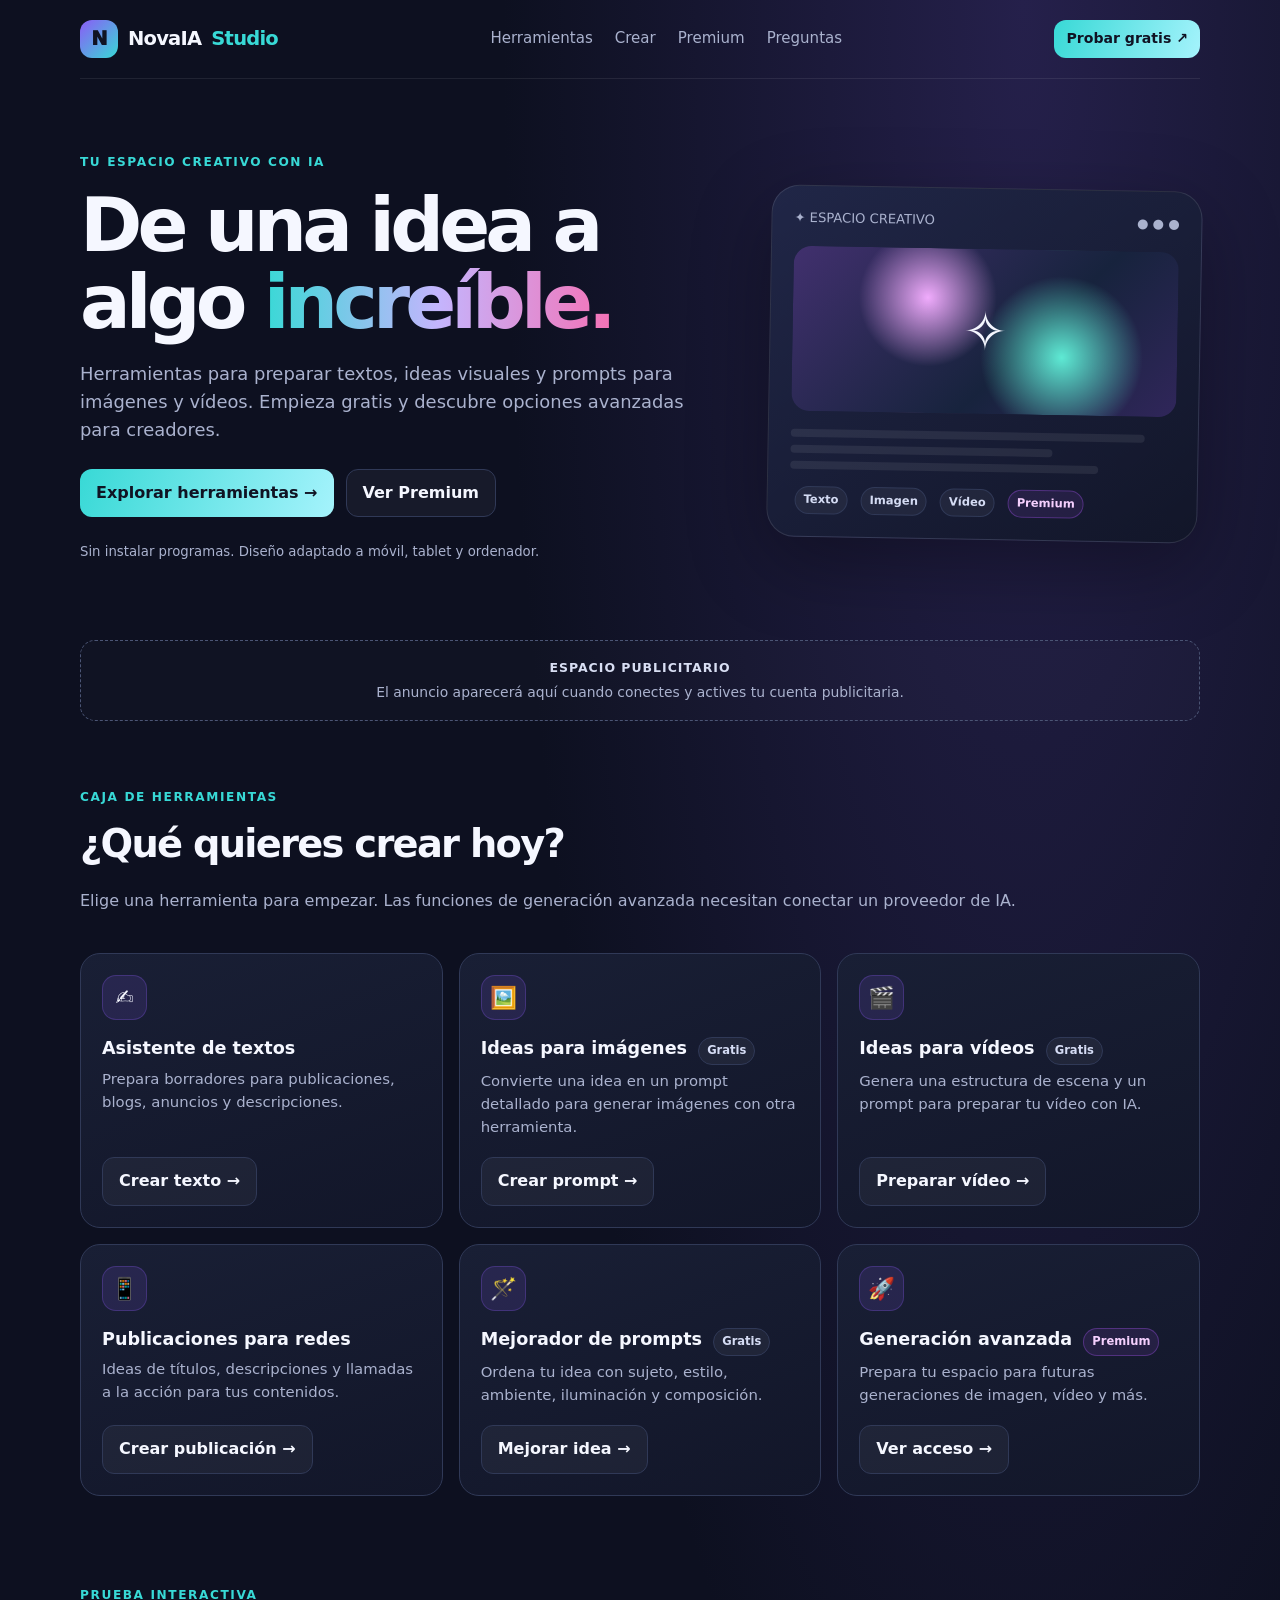
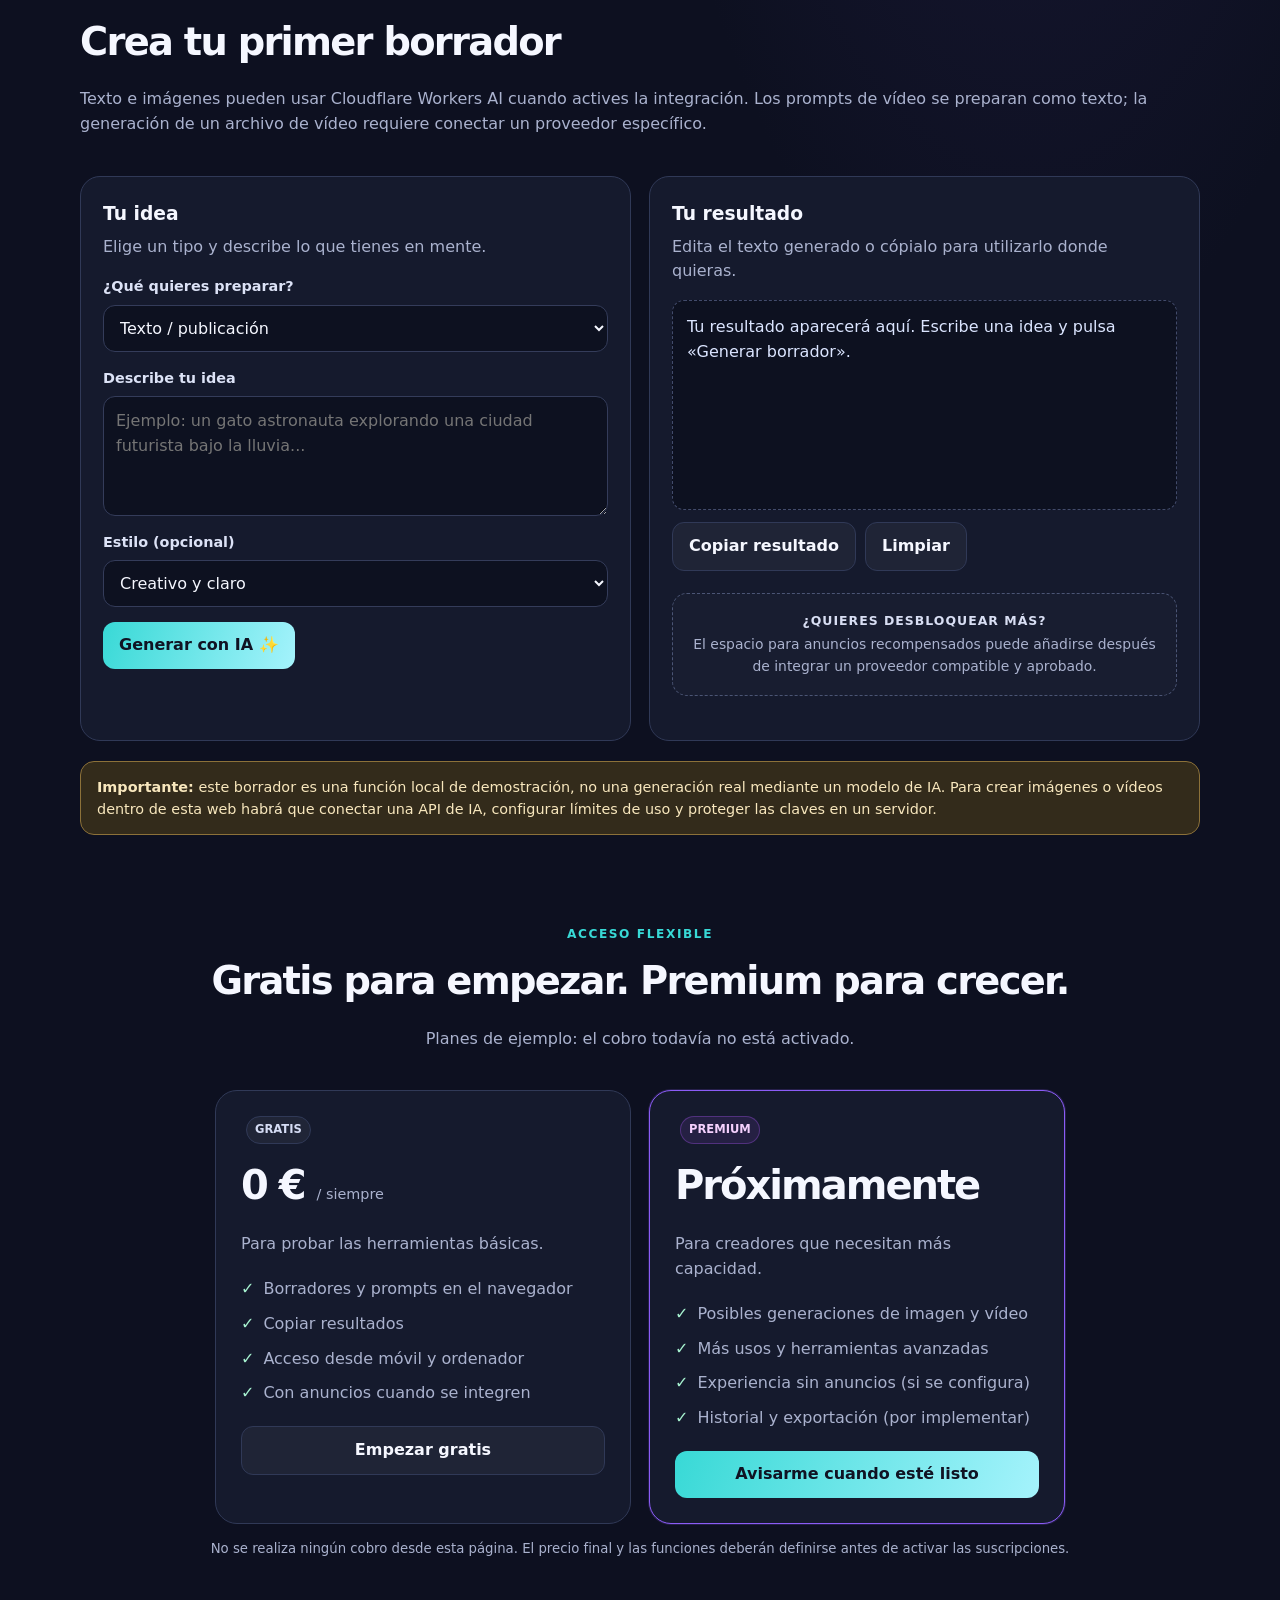
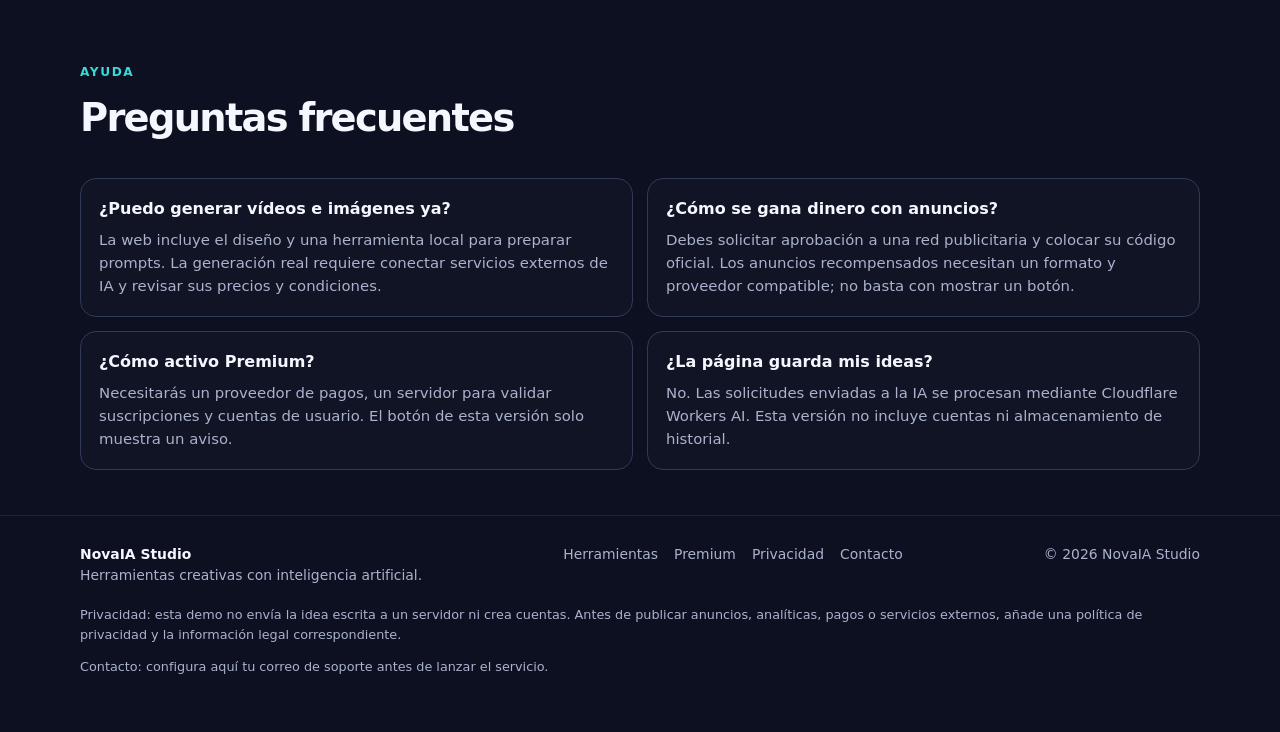
==== commit 3929143b: "Add files via upload" ====
--- a/index.html
+++ b/index.html
@@ -1,76 +1,163 @@
-<!DOCTYPE html>
+<!doctype html>
 <html lang="es">
 <head>
-<meta charset="UTF-8">
-<meta name="viewport" content="width=device-width,initial-scale=1">
-<title>ZonaGamerPlay - Juegos Gratis Online</title>
-<meta name="description" content="Juegos gratis online: arcade, memoria, puzzles, habilidad, carreras y clásicos. Juega directamente desde tu navegador.">
-<style>
-*{box-sizing:border-box}body{margin:0;font-family:Arial,sans-serif;background:#0b1020;color:#fff}
-header{padding:24px 16px;text-align:center;background:linear-gradient(135deg,#151d3d,#29145c)}
-h1{margin:0 0 8px;font-size:34px}header p{margin:0;color:#cbd5ff}
-nav{display:flex;gap:8px;flex-wrap:wrap;justify-content:center;padding:14px;background:#10172d;position:sticky;top:0;z-index:5}
-nav button,.card button{border:0;border-radius:10px;padding:10px 14px;background:#6d5dfc;color:white;cursor:pointer;font-weight:bold}
-nav button:hover,.card button:hover{filter:brightness(1.15)}
-main{max-width:1150px;margin:auto;padding:20px}.games{display:grid;grid-template-columns:repeat(auto-fit,minmax(220px,1fr));gap:16px}
-.card{background:#151d35;border:1px solid #273354;border-radius:16px;padding:18px;min-height:180px;box-shadow:0 8px 25px #0003}
-.card h2{margin:8px 0}.card p{color:#b9c2df;min-height:42px}.tag{display:inline-block;background:#26345b;color:#9fb0ff;border-radius:20px;padding:4px 9px;font-size:12px}
-.game{display:none;background:#151d35;border-radius:16px;padding:22px;margin-top:20px;text-align:center}.game.active{display:block}
-canvas{max-width:100%;background:#070b16;border-radius:12px;border:1px solid #334064}
-input{padding:11px;border-radius:9px;border:1px solid #46527b;background:#0d1428;color:#fff}
-.msg{margin:14px;font-size:18px;color:#dbe2ff}.grid{display:grid;gap:8px;justify-content:center;margin:18px auto}.cell{width:62px;height:62px;border:0;border-radius:10px;background:#27345b;color:#fff;font-size:24px;cursor:pointer}
-.memory .cell{font-size:0}.memory .cell.open{font-size:24px;background:#6d5dfc}.memory .cell.done{font-size:24px;background:#2e9b72}
-footer{text-align:center;padding:35px;color:#8792b6}
-</style>
+  <meta charset="utf-8">
+  <meta name="viewport" content="width=device-width, initial-scale=1">
+  <meta name="theme-color" content="#101323">
+  <meta name="description" content="Crea ideas, textos y prompts para imágenes y vídeos con IA desde una sola web. Prueba herramientas gratuitas y descubre las funciones Premium.">
+  <meta name="robots" content="index,follow">
+  <title>NovaIA Studio — Herramientas de inteligencia artificial</title>
+  <style>
+    :root{--bg:#0d1020;--panel:#151a2d;--panel2:#1c2340;--text:#f5f7ff;--muted:#aab2ce;--line:#303957;--purple:#8b5cf6;--cyan:#38d9d6;--pink:#f472b6;--good:#a7f3d0}
+    *{box-sizing:border-box} html{scroll-behavior:smooth} body{margin:0;background:radial-gradient(ellipse at 80% 0%,#25204b 0,transparent 36%),var(--bg);color:var(--text);font:16px/1.55 system-ui,-apple-system,Segoe UI,Roboto,Arial,sans-serif}
+    a{color:inherit;text-decoration:none} button,input,textarea,select{font:inherit} button{cursor:pointer}
+    .wrap{width:min(1120px,calc(100% - 36px));margin:auto}.nav{display:flex;align-items:center;justify-content:space-between;gap:20px;padding:20px 0;border-bottom:1px solid #ffffff14}
+    .brand{font-size:1.22rem;font-weight:850;letter-spacing:-.04em;display:flex;align-items:center;gap:10px}.logo{display:grid;place-items:center;width:38px;height:38px;border-radius:12px;background:linear-gradient(135deg,var(--purple),var(--cyan));color:#101323;font-weight:950}
+    .navlinks{display:flex;gap:22px;color:var(--muted);font-size:.94rem}.navlinks a:hover{color:white}.btn{border:0;border-radius:12px;padding:11px 16px;font-weight:750;display:inline-flex;justify-content:center;align-items:center;gap:8px;transition:.2s}
+    .btn-primary{color:#101323;background:linear-gradient(110deg,var(--cyan),#a5f3fc)}.btn-primary:hover{transform:translateY(-1px);filter:brightness(1.05)}.btn-ghost{background:#ffffff0b;border:1px solid var(--line);color:var(--text)}.btn-small{padding:8px 12px;font-size:.88rem}
+    .hero{padding:74px 0 42px;display:grid;grid-template-columns:1.2fr .8fr;align-items:center;gap:42px}.eyebrow{color:var(--cyan);font-weight:800;text-transform:uppercase;letter-spacing:.13em;font-size:.76rem}
+    h1{font-size:clamp(2.5rem,6vw,4.7rem);line-height:1.02;letter-spacing:-.065em;margin:15px 0 20px}h1 span{background:linear-gradient(90deg,var(--cyan),#c4b5fd,var(--pink));color:transparent;background-clip:text}
+    .lead{font-size:1.12rem;color:var(--muted);max-width:650px}.hero-actions{display:flex;flex-wrap:wrap;gap:12px;margin:25px 0}.note{font-size:.83rem;color:var(--muted)}
+    .hero-art{border:1px solid #ffffff1b;border-radius:28px;padding:22px;background:linear-gradient(145deg,#202647,#121629);box-shadow:0 24px 80px #0005;transform:rotate(1deg)}
+    .art-top{display:flex;justify-content:space-between;color:var(--muted);font-size:.82rem}.art-icon{font-size:2rem}.art-gradient{height:165px;margin:18px 0;border-radius:18px;background:radial-gradient(circle at 35% 30%,#f0abfc,transparent 25%),radial-gradient(circle at 70% 65%,#5eead4,transparent 28%),linear-gradient(135deg,#41306e,#17233d 60%,#30265a);display:grid;place-items:center;font-size:3.3rem}
+    .fake-lines{display:grid;gap:8px}.fake-lines i{height:8px;border-radius:9px;background:#ffffff13}.fake-lines i:nth-child(1){width:92%}.fake-lines i:nth-child(2){width:68%}.fake-lines i:nth-child(3){width:80%}
+    section{padding:45px 0}.section-head{display:flex;align-items:end;justify-content:space-between;gap:18px;margin-bottom:23px}h2{font-size:clamp(1.8rem,3vw,2.55rem);letter-spacing:-.045em;margin:7px 0}.muted{color:var(--muted)}.grid{display:grid;grid-template-columns:repeat(3,1fr);gap:16px}
+    .tool{background:linear-gradient(160deg,#191f35,#121629);border:1px solid var(--line);border-radius:20px;padding:21px;min-height:220px;display:flex;flex-direction:column}.tool-icon{width:45px;height:45px;border-radius:14px;display:grid;place-items:center;font-size:1.35rem;background:#8b5cf622;border:1px solid #8b5cf644}.tool h3{margin:15px 0 5px;font-size:1.1rem}.tool p{color:var(--muted);font-size:.93rem;margin:0 0 18px}.tool .btn{margin-top:auto;align-self:flex-start}
+    .tag{display:inline-flex;border-radius:999px;padding:4px 8px;font-size:.72rem;font-weight:800;background:#ffffff0c;border:1px solid var(--line);color:#d5dcf4;margin-left:5px}.tag.pro{color:#f5d0fe;border-color:#a855f755;background:#a855f71c}
+    .workspace{display:grid;grid-template-columns:1fr 1fr;gap:18px}.panel{background:var(--panel);border:1px solid var(--line);border-radius:20px;padding:22px}.panel h3{margin:0 0 7px}.field{display:grid;gap:7px;margin:15px 0}.field label{font-size:.9rem;color:#dce2f6;font-weight:650}textarea,input,select{width:100%;color:var(--text);background:#0d1120;border:1px solid #343c5a;border-radius:12px;padding:12px;outline:none}textarea:focus,input:focus,select:focus{border-color:var(--cyan);box-shadow:0 0 0 3px #38d9d622}textarea{resize:vertical;min-height:120px}.output{min-height:210px;white-space:pre-wrap;background:#0d1120;border:1px dashed #424b6b;border-radius:12px;padding:14px;color:#dbe5ff}.actions{display:flex;flex-wrap:wrap;gap:9px;margin-top:12px}
+    .adbox{border:1px dashed #4b5575;background:#ffffff04;border-radius:15px;padding:17px;text-align:center;color:var(--muted);font-size:.87rem;margin:22px 0}.adbox strong{display:block;color:#d8def3;font-size:.78rem;letter-spacing:.08em;text-transform:uppercase;margin-bottom:4px}
+    .pricing{display:grid;grid-template-columns:1fr 1fr;gap:18px;max-width:850px;margin:auto}.price-card{border:1px solid var(--line);border-radius:22px;padding:25px;background:var(--panel)}.price-card.featured{border-color:#8b5cf6;box-shadow:0 0 0 1px #8b5cf633}.price{font-size:2.5rem;letter-spacing:-.05em;font-weight:850;margin:10px 0}.price small{font-size:.9rem;color:var(--muted);font-weight:500;letter-spacing:0}.checks{padding:0;list-style:none;color:var(--muted);display:grid;gap:10px;margin:20px 0}.checks li:before{content:"✓";color:var(--good);font-weight:900;margin-right:9px}
+    .notice{background:#332b1b;border:1px solid #8c7139;color:#f8e7bd;border-radius:14px;padding:14px 16px;font-size:.9rem;margin-top:20px}.faq{display:grid;grid-template-columns:1fr 1fr;gap:14px}.faq article{border:1px solid var(--line);border-radius:16px;padding:18px;background:#ffffff04}.faq h3{font-size:1rem;margin:0 0 7px}.faq p{margin:0;color:var(--muted);font-size:.93rem}
+    footer{border-top:1px solid #ffffff14;padding:28px 0 42px;color:var(--muted);font-size:.87rem}.foot{display:flex;justify-content:space-between;gap:20px;flex-wrap:wrap}.footlinks{display:flex;gap:16px;flex-wrap:wrap}
+    .toast{position:fixed;bottom:20px;left:50%;transform:translateX(-50%);background:#e2e8f0;color:#111827;border-radius:12px;padding:11px 16px;box-shadow:0 10px 35px #0007;z-index:5;display:none}.toast.show{display:block}
+    @media(max-width:800px){.hero{grid-template-columns:1fr;padding-top:48px}.hero-art{max-width:520px}.grid{grid-template-columns:repeat(2,1fr)}.workspace{grid-template-columns:1fr}.navlinks{display:none}}
+    @media(max-width:540px){.grid,.pricing,.faq{grid-template-columns:1fr}.section-head{display:block}.hero{gap:28px}.wrap{width:min(100% - 26px,1120px)}.panel,.tool,.price-card{padding:18px}}
+  </style>
 </head>
 <body>
-<header><h1>🎮 ZonaGamerPlay</h1><p>Muchos juegos gratis · juega directamente en tu navegador</p></header>
-<nav id="nav"><button onclick="home()">🏠 Todos</button><button onclick="filter('Arcade')">Arcade</button><button onclick="filter('Puzzle')">Puzzle</button><button onclick="filter('Habilidad')">Habilidad</button><button onclick="filter('Clásicos')">Clásicos</button></nav>
+<header class="wrap nav">
+  <a class="brand" href="#inicio" aria-label="NovaIA Studio inicio"><span class="logo">N</span> NovaIA <span style="color:var(--cyan)">Studio</span></a>
+  <nav class="navlinks" aria-label="Navegación principal"><a href="#herramientas">Herramientas</a><a href="#crear">Crear</a><a href="#premium">Premium</a><a href="#faq">Preguntas</a></nav>
+  <a class="btn btn-primary btn-small" href="#crear">Probar gratis ↗</a>
+</header>
+
 <main>
-<section id="home"><div class="games" id="cards"></div></section>
+  <div class="wrap hero" id="inicio">
+    <div>
+      <div class="eyebrow">Tu espacio creativo con IA</div>
+      <h1>De una idea a algo <span>increíble.</span></h1>
+      <p class="lead">Herramientas para preparar textos, ideas visuales y prompts para imágenes y vídeos. Empieza gratis y descubre opciones avanzadas para creadores.</p>
+      <div class="hero-actions"><a class="btn btn-primary" href="#herramientas">Explorar herramientas →</a><a class="btn btn-ghost" href="#premium">Ver Premium</a></div>
+      <p class="note">Sin instalar programas. Diseño adaptado a móvil, tablet y ordenador.</p>
+    </div>
+    <div class="hero-art" aria-label="Ilustración decorativa de creación con IA">
+      <div class="art-top"><span>✦ ESPACIO CREATIVO</span><span>● ● ●</span></div>
+      <div class="art-gradient">✧</div>
+      <div class="fake-lines"><i></i><i></i><i></i></div>
+      <div style="display:flex;gap:8px;margin-top:17px;flex-wrap:wrap"><span class="tag">Texto</span><span class="tag">Imagen</span><span class="tag">Vídeo</span><span class="tag pro">Premium</span></div>
+    </div>
+  </div>
 
-<div id="game" class="game"><button onclick="home()">← Volver a juegos</button><h2 id="gt"></h2><div id="area"></div></div>
-</main><footer>© ZonaGamerPlay · Juegos para navegador</footer>
+  <div class="wrap">
+    <div class="adbox" aria-label="Espacio publicitario"><strong>Espacio publicitario</strong>El anuncio aparecerá aquí cuando conectes y actives tu cuenta publicitaria.</div>
+  </div>
 
+  <section class="wrap" id="herramientas">
+    <div class="section-head"><div><div class="eyebrow">Caja de herramientas</div><h2>¿Qué quieres crear hoy?</h2><p class="muted">Elige una herramienta para empezar. Las funciones de generación avanzada necesitan conectar un proveedor de IA.</p></div></div>
+    <div class="grid">
+      <article class="tool"><div class="tool-icon">✍️</div><h3>Asistente de textos</h3><p>Prepara borradores para publicaciones, blogs, anuncios y descripciones.</p><a class="btn btn-ghost" href="#crear">Crear texto →</a></article>
+      <article class="tool"><div class="tool-icon">🖼️</div><h3>Ideas para imágenes <span class="tag">Gratis</span></h3><p>Convierte una idea en un prompt detallado para generar imágenes con otra herramienta.</p><a class="btn btn-ghost" href="#crear">Crear prompt →</a></article>
+      <article class="tool"><div class="tool-icon">🎬</div><h3>Ideas para vídeos <span class="tag">Gratis</span></h3><p>Genera una estructura de escena y un prompt para preparar tu vídeo con IA.</p><a class="btn btn-ghost" href="#crear">Preparar vídeo →</a></article>
+      <article class="tool"><div class="tool-icon">📱</div><h3>Publicaciones para redes</h3><p>Ideas de títulos, descripciones y llamadas a la acción para tus contenidos.</p><a class="btn btn-ghost" href="#crear">Crear publicación →</a></article>
+      <article class="tool"><div class="tool-icon">🪄</div><h3>Mejorador de prompts <span class="tag">Gratis</span></h3><p>Ordena tu idea con sujeto, estilo, ambiente, iluminación y composición.</p><a class="btn btn-ghost" href="#crear">Mejorar idea →</a></article>
+      <article class="tool"><div class="tool-icon">🚀</div><h3>Generación avanzada <span class="tag pro">Premium</span></h3><p>Prepara tu espacio para futuras generaciones de imagen, vídeo y más.</p><a class="btn btn-ghost" href="#premium">Ver acceso →</a></article>
+    </div>
+  </section>
+
+  <section class="wrap" id="crear">
+    <div class="section-head"><div><div class="eyebrow">Prueba interactiva</div><h2>Crea tu primer borrador</h2><p class="muted">Texto e imágenes pueden usar Cloudflare Workers AI cuando actives la integración. Los prompts de vídeo se preparan como texto; la generación de un archivo de vídeo requiere conectar un proveedor específico.</p></div></div>
+    <div class="workspace">
+      <div class="panel">
+        <h3>Tu idea</h3><p class="muted" style="margin-top:0">Elige un tipo y describe lo que tienes en mente.</p>
+        <div class="field"><label for="tipo">¿Qué quieres preparar?</label><select id="tipo"><option value="texto">Texto / publicación</option><option value="imagen">Prompt para imagen</option><option value="video">Prompt para vídeo</option><option value="redes">Publicación para redes sociales</option><option value="mejorar">Mejorar un prompt</option></select></div>
+        <div class="field"><label for="idea">Describe tu idea</label><textarea id="idea" placeholder="Ejemplo: un gato astronauta explorando una ciudad futurista bajo la lluvia..."></textarea></div>
+        <div class="field"><label for="estilo">Estilo (opcional)</label><select id="estilo"><option value="creativo y claro">Creativo y claro</option><option value="realista y cinematográfico">Realista y cinematográfico</option><option value="elegante y profesional">Elegante y profesional</option><option value="divertido y dinámico">Divertido y dinámico</option><option value="emocional e inspirador">Emocional e inspirador</option></select></div>
+        <button class="btn btn-primary" id="generar" type="button">Generar con IA ✨</button>
+      </div>
+      <div class="panel">
+        <h3>Tu resultado</h3><p class="muted" style="margin-top:0">Edita el texto generado o cópialo para utilizarlo donde quieras.</p>
+        <div class="output" id="resultado" aria-live="polite">Tu resultado aparecerá aquí. Escribe una idea y pulsa «Generar borrador».</div>
+        <div class="actions"><button class="btn btn-ghost" id="copiar" type="button">Copiar resultado</button><button class="btn btn-ghost" id="limpiar" type="button">Limpiar</button></div>
+        <div class="adbox"><strong>¿Quieres desbloquear más?</strong>El espacio para anuncios recompensados puede añadirse después de integrar un proveedor compatible y aprobado.</div>
+      </div>
+    </div>
+    <div class="notice"><strong>Importante:</strong> este borrador es una función local de demostración, no una generación real mediante un modelo de IA. Para crear imágenes o vídeos dentro de esta web habrá que conectar una API de IA, configurar límites de uso y proteger las claves en un servidor.</div>
+  </section>
+
+  <section class="wrap" id="premium">
+    <div class="section-head" style="justify-content:center;text-align:center"><div><div class="eyebrow">Acceso flexible</div><h2>Gratis para empezar. Premium para crecer.</h2><p class="muted">Planes de ejemplo: el cobro todavía no está activado.</p></div></div>
+    <div class="pricing">
+      <article class="price-card"><span class="tag">GRATIS</span><div class="price">0 € <small>/ siempre</small></div><p class="muted">Para probar las herramientas básicas.</p><ul class="checks"><li>Borradores y prompts en el navegador</li><li>Copiar resultados</li><li>Acceso desde móvil y ordenador</li><li>Con anuncios cuando se integren</li></ul><a class="btn btn-ghost" href="#crear" style="width:100%">Empezar gratis</a></article>
+      <article class="price-card featured"><span class="tag pro">PREMIUM</span><div class="price">Próximamente</div><p class="muted">Para creadores que necesitan más capacidad.</p><ul class="checks"><li>Posibles generaciones de imagen y vídeo</li><li>Más usos y herramientas avanzadas</li><li>Experiencia sin anuncios (si se configura)</li><li>Historial y exportación (por implementar)</li></ul><button class="btn btn-primary" id="premiumBtn" style="width:100%" type="button">Avisarme cuando esté listo</button></article>
+    </div>
+    <p class="note" style="text-align:center;margin-top:15px">No se realiza ningún cobro desde esta página. El precio final y las funciones deberán definirse antes de activar las suscripciones.</p>
+  </section>
+
+  <section class="wrap" id="faq">
+    <div class="section-head"><div><div class="eyebrow">Ayuda</div><h2>Preguntas frecuentes</h2></div></div>
+    <div class="faq">
+      <article><h3>¿Puedo generar vídeos e imágenes ya?</h3><p>La web incluye el diseño y una herramienta local para preparar prompts. La generación real requiere conectar servicios externos de IA y revisar sus precios y condiciones.</p></article>
+      <article><h3>¿Cómo se gana dinero con anuncios?</h3><p>Debes solicitar aprobación a una red publicitaria y colocar su código oficial. Los anuncios recompensados necesitan un formato y proveedor compatible; no basta con mostrar un botón.</p></article>
+      <article><h3>¿Cómo activo Premium?</h3><p>Necesitarás un proveedor de pagos, un servidor para validar suscripciones y cuentas de usuario. El botón de esta versión solo muestra un aviso.</p></article>
+      <article><h3>¿La página guarda mis ideas?</h3><p>No. Las solicitudes enviadas a la IA se procesan mediante Cloudflare Workers AI. Esta versión no incluye cuentas ni almacenamiento de historial.</p></article>
+    </div>
+  </section>
+</main>
+<footer><div class="wrap foot"><div><strong style="color:var(--text)">NovaIA Studio</strong><br>Herramientas creativas con inteligencia artificial.</div><div class="footlinks"><a href="#herramientas">Herramientas</a><a href="#premium">Premium</a><a href="#privacidad">Privacidad</a><a href="#contacto">Contacto</a></div><div>© <span id="year"></span> NovaIA Studio</div></div><div class="wrap" style="margin-top:18px;font-size:.8rem"><p id="privacidad">Privacidad: esta demo no envía la idea escrita a un servidor ni crea cuentas. Antes de publicar anuncios, analíticas, pagos o servicios externos, añade una política de privacidad y la información legal correspondiente.</p><p id="contacto">Contacto: configura aquí tu correo de soporte antes de lanzar el servicio.</p></div></footer>
+<div class="toast" id="toast" role="status"></div>
 <script>
-const games=[
-["reaction","⚡ Test de Reacción","Habilidad","Pulsa cuando cambie a VERDE."],
-["clicker","🖱️ Clicker","Arcade","Haz todos los clics que puedas en 10 segundos."],
-["guess","🔢 Adivina el Número","Clásicos","Encuentra el número secreto entre 1 y 100."],
-["rps","✊ Piedra, Papel, Tijera","Clásicos","Juega contra el ordenador."],
-["memory","🧠 Memoria","Puzzle","Encuentra todas las parejas."],
-["math","➕ Reto Matemático","Habilidad","Resuelve operaciones antes de que se acabe el tiempo."],
-["snake","🐍 Snake","Arcade","Come la comida y consigue la máxima puntuación."],
-["dodge","🚀 Esquiva","Arcade","Muévete y evita los obstáculos."],
-["typing","⌨️ Velocidad de Escritura","Habilidad","Escribe la palabra lo más rápido posible."],
-["lights","💡 Apaga las Luces","Puzzle","Deja todas las casillas apagadas."],
-["2048","🔢 2048 Mini","Puzzle","Combina números con las flechas."],
-["connect","⭕ Tres en Raya","Clásicos","Consigue tres en línea."],
-["color","🎨 ¿Qué Color Es?","Habilidad","Pulsa el color correcto."],
-["coin","🪙 Cara o Cruz","Clásicos","Adivina el lanzamiento."],
-["whack","🔨 Atrapa al Topo","Arcade","Pulsa al topo cuando aparezca."]
-];
-
-function home(){document.getElementById('home').style.display='block';document.getElementById('game').classList.remove('active');render(games)}
-function filter(c){render(games.filter(x=>x[2]==c))}
-function render(list){document.getElementById('cards').innerHTML=list.map(g=>`<article class="card"><span class="tag">${g[2]}</span><h2>${g[1]}</h2><p>${g[3]}</p><button onclick="start('${g[0]}')">Jugar ahora</button></article>`).join('')}
-function start(id){document.getElementById('home').style.display='none';document.getElementById('game').classList.add('active');let g=games.find(x=>x[0]==id);document.getElementById('gt').textContent=g[1];let a=document.getElementById('area');a.innerHTML='';({reaction,clicker,guess,rps,memory,math,snake,dodge,typing,lights,2048,connect,color,coin,whack}[id])(a)}
-
-function reaction(a){a.innerHTML='<div id="r" style="height:220px;border-radius:15px;background:#7d2635;display:grid;place-items:center;font-size:28px;font-weight:bold;cursor:pointer">ESPERA...</div><div class="msg" id="rm"></div>';let r=a.querySelector('#r'),t;let go=()=>{r.style.background='#218b62';r.textContent='¡PULSA!';t=performance.now()};setTimeout(go,1500+Math.random()*3000);r.onclick=()=>{if(r.textContent==='¡PULSA!'){a.querySelector('#rm').textContent=`Tu tiempo: ${Math.round(performance.now()-t)} ms`;r.onclick=null}else a.querySelector('#rm').textContent='Demasiado pronto. Reinicia el juego.'}}
-function clicker(a){a.innerHTML='<h3 id="sc">0</h3><button id="cb" style="font-size:30px;padding:30px">🖱️ ¡CLICK!</button><div class="msg" id="cm">10 segundos</div>';let n=0,end=false;a.querySelector('#cb').onclick=()=>{if(!end)n++;a.querySelector('#sc').textContent=n};let left=10;let z=setInterval(()=>{left--;a.querySelector('#cm').textContent=left+' segundos';if(left<=0){end=true;clearInterval(z);a.querySelector('#cm').textContent='¡Fin! Puntuación: '+n}},1000)}
-function guess(a){let n=Math.floor(Math.random()*100)+1,c=0;a.innerHTML='<input id="gi" type="number" min="1" max="100" placeholder="1-100"><button onclick="this.nextElementSibling.textContent=tryG()">Probar</button><div class="msg"></div>';window.tryG=()=>{let x=+document.getElementById('gi').value;c++;return x==n?'🎉 ¡Correcto en '+c+' intentos!':x<n?'⬆️ Más alto':'⬇️ Más bajo'}}
-function rps(a){a.innerHTML='<button onclick="playR(0)">✊ Piedra</button> <button onclick="playR(1)">📄 Papel</button> <button onclick="playR(2)">✂️ Tijera</button><div class="msg" id="rp"></div>';window.playR=x=>{let y=Math.floor(Math.random()*3),names=['Piedra','Papel','Tijera'];let res=x==y?'Empate':(x-y+3)%3==2?'¡Ganaste!':'Perdiste';document.getElementById('rp').textContent=`Tú: ${names[x]} · PC: ${names[y]} · ${res}`}}
-function memory(a){let vals=['🍎','🍌','🍒','🍋','🍉','🥝','🍇','🥥'];let deck=[...vals,...vals].sort(()=>Math.random()-.5),open=[],done=0;a.innerHTML='<div class="grid memory" style="grid-template-columns:repeat(4,62px)">'+deck.map((_,i)=>`<button class="cell" onclick="mem(${i})">?</button>`).join('')+'</div><div class="msg" id="mm"></div>';let cs=[...a.querySelectorAll('.cell')];window.mem=i=>{if(open.includes(i)||cs[i].classList.contains('done')||open.length==2)return;cs[i].textContent=deck[i];cs[i].classList.add('open');open.push(i);if(open.length==2){if(deck[open[0]]==deck[open[1]]){open.forEach(j=>cs[j].classList.add('done'));done+=2;open=[];if(done==16)document.getElementById('mm').textContent='🏆 ¡Completado!'}else setTimeout(()=>{open.forEach(j=>{cs[j].textContent='?';cs[j].classList.remove('open')});open=[]},650)}}}
-function math(a){let score=0,time=15;function q(){let x=Math.floor(Math.random()*20)+1,y=Math.floor(Math.random()*20)+1;a.innerHTML=`<h3>⏱️ ${time}s · Puntos: ${score}</h3><h2>${x} + ${y} = ?</h2><input id="ans" type="number"><button id="ab">Responder</button>`;a.querySelector('#ab').onclick=()=>{if(+a.querySelector('#ans').value==x+y)score++;q()}}q();let timer=setInterval(()=>{time--;if(time<=0){clearInterval(timer);a.innerHTML=`<h2>⏰ Fin</h2><div class="msg">Puntuación: ${score}</div>`}},1000)}
-function snake(a){a.innerHTML='<canvas id="cv" width="400" height="400"></canvas><div class="msg">Usa las flechas del teclado</div>';let c=a.querySelector('#cv'),x=c.getContext('2d'),s=20,body=[{x:200,y:200}],d={x:s,y:0},food={x:100,y:100},score=0,run=true;document.onkeydown=e=>{if(e.key=='ArrowUp'&&d.y==0)d={x:0,y:-s};if(e.key=='ArrowDown'&&d.y==0)d={x:0,y:s};if(e.key=='ArrowLeft'&&d.x==0)d={x:-s,y:0};if(e.key=='ArrowRight'&&d.x==0)d={x:s,y:0}};function loop(){if(!run)return;let h={x:body[0].x+d.x,y:body[0].y+d.y};if(h.x<0||h.y<0||h.x>=400||h.y>=400||body.some(p=>p.x==h.x&&p.y==h.y)){run=false;return a.querySelector('.msg').textContent='💥 Fin. Puntuación: '+score}body.unshift(h);if(h.x==food.x&&h.y==food.y){score++;food={x:Math.floor(Math.random()*20)*s,y:Math.floor(Math.random()*20)*s}}else body.pop();x.clearRect(0,0,400,400);x.fillText('🍎',food.x,food.y+18);body.forEach(p=>x.fillRect(p.x,p.y,18,18));setTimeout(loop,100)}loop()}
-function dodge(a){a.innerHTML='<canvas id="dc" width="500" height="300"></canvas><div class="msg">Mueve el ratón dentro del juego para esquivar.</div>';let c=a.querySelector('#dc'),x=c.getContext('2d'),px=230,obs=[],alive=true;c.onmousemove=e=>px=e.offsetX;function loop(){if(!alive)return;obs.push({x:Math.random()*480,y:-20});obs.forEach(o=>o.y+=4);obs=obs.filter(o=>o.y<320);x.clearRect(0,0,500,300);x.fillRect(px-20,270,40,15);obs.forEach(o=>x.fillRect(o.x,o.y,20,20));if(obs.some(o=>o.y>250&&o.x<px+20&&o.x+20>px-20)){alive=false;a.querySelector('.msg').textContent='💥 ¡Te han dado!';return}requestAnimationFrame(loop)}loop()}
-function typing(a){let words=['galaxia','videojuego','aventura','velocidad','planeta','dragon','cohete','puzzle'];let w=words[Math.floor(Math.random()*words.length)],t=Date.now();a.innerHTML=`<h2>${w}</h2><input id="tw" autofocus><div class="msg"></div>`;a.querySelector('#tw').oninput=e=>{if(e.target.value==w){let ms=Date.now()-t;a.querySelector('.msg').textContent='⚡ '+ms+' ms';}}}
-function lights(a){let n=25;a.innerHTML='<div class="grid" style="grid-template-columns:repeat(5,48px)">'+Array.from({length:n},(_,i)=>`<button class="cell" onclick="light(${i})"></button>`).join('')+'</div><div class="msg" id="lm">Enciende/apaga casillas</div>';let cs=[...a.querySelectorAll('.cell')];cs.forEach(c=>{if(Math.random()<.35)c.dataset.on=1;c.style.background=c.dataset.on?'#e6c84f':''});window.light=i=>{let r=Math.floor(i/5),col=i%5;[i,i-5,i+5,i-1,i+1].forEach(j=>{if(j>=0&&j<25&&Math.floor(j/5)==r||j==i-5||j==i+5){if(j>=0&&j<25){cs[j].dataset.on=cs[j].dataset.on?'':'1';cs[j].style.background=cs[j].dataset.on?'#e6c84f':''}}});if(cs.every(c=>!c.dataset.on))document.getElementById('lm').textContent='🏆 ¡Lo conseguiste!' }}
-function 2048(a){let b=Array(16).fill(0);b[Math.floor(Math.random()*16)]=2;b[Math.floor(Math.random()*16)]=4;draw();a.innerHTML='<div id="board" class="grid" style="grid-template-columns:repeat(4,70px)"></div><div class="msg">Usa las flechas</div>';function draw(){let q=document.getElementById('board');if(!q)return;q.innerHTML=b.map(v=>`<div class="cell" style="display:grid;place-items:center">${v||''}</div>`).join('')}document.onkeydown=e=>{let old=b.join(),dir=e.key;if(!['ArrowLeft','ArrowRight','ArrowUp','ArrowDown'].includes(dir))return;let rows=[0,1,2,3].map(r=>b.slice(r*4,r*4+4));if(dir=='ArrowUp'||dir=='ArrowDown'){rows=[0,1,2,3].map(c=>rows.map(r=>rows[r][c]));if(dir=='ArrowDown')rows.forEach(r=>r.reverse())}else if(dir=='ArrowRight')rows.forEach(r=>r.reverse());rows=rows.map(r=>{r=r.filter(Boolean);for(let i=0;i<r.length-1;i++)if(r[i]==r[i+1]){r[i]*=2;r.splice(i+1,1)}return r.concat(Array(4-r.length).fill(0))});if(dir=='ArrowRight'||dir=='ArrowDown')rows.forEach(r=>r.reverse());if(dir=='ArrowUp'||dir=='ArrowDown'){let nb=Array(16).fill(0);rows.forEach((r,c)=>r.forEach((v,i)=>nb[i*4+c]=v));b=nb}else b=rows.flat();if(b.join()!=old){let z=b.map((v,i)=>v?null:i).filter(i=>i!=null);if(z.length)b[z[Math.floor(Math.random()*z.length)]]=2;draw()}}}
-function connect(a){let b=Array(9).fill(''),turn='X';a.innerHTML='<div class="grid" style="grid-template-columns:repeat(3,70px)">'+b.map((_,i)=>`<button class="cell" onclick="tic(${i})"></button>`).join('')+'</div><div class="msg" id="tm"></div>';let cs=[...a.querySelectorAll('.cell')];window.tic=i=>{if(b[i])return;b[i]=turn;cs[i].textContent=turn;if(win(turn)){document.getElementById('tm').textContent='🏆 '+turn+' gana';return}if(b.every(Boolean)){document.getElementById('tm').textContent='Empate';return}turn=turn=='X'?'O':'X'}}function win(t){return [[0,1,2],[3,4,5],[6,7,8],[0,3,6],[1,4,7],[2,5,8],[0,4,8],[2,4,6]].some(r=>r.every(i=>b[i]==t))}
-function color(a){let cols=[['ROJO','red'],['AZUL','blue'],['VERDE','green'],['AMARILLO','gold']];let c=cols[Math.floor(Math.random()*4)];a.innerHTML=`<h2 style="color:${c[1]}">¿${c[0]}?</h2>${cols.map(x=>`<button onclick="col('${x[0]}','${c[0]}')">${x[0]}</button>`).join('')}<div class="msg" id="co"></div>`;window.col=(x,y)=>document.getElementById('co').textContent=x==y?'✅ Correcto':'❌ Era '+y}
-function coin(a){let c=Math.random()<.5?'Cara':'Cruz';a.innerHTML='<button onclick="coinG(\'Cara\')">🙂 Cara</button> <button onclick="coinG(\'Cruz\')">🪙 Cruz</button><div class="msg" id="ci"></div>';window.coinG=x=>document.getElementById('ci').textContent=x==c?'🎉 ¡Acertaste! Salió '+c:'❌ Salió '+c}
-function whack(a){a.innerHTML='<div id="holes" class="grid" style="grid-template-columns:repeat(3,70px)">'+Array(9).fill(0).map((_,i)=>`<button class="cell" onclick="hit(${i})"></button>`).join('')+'</div><div class="msg" id="wm">Puntos: 0</div>';let cs=[...a.querySelectorAll('.cell')],p=0,m=Math.floor(Math.random()*9);cs[m].textContent='🐹';window.hit=i=>{if(i==m){p++;cs[m].textContent='';m=Math.floor(Math.random()*9);cs[m].textContent='🐹';document.getElementById('wm').textContent='Puntos: '+p}};setInterval(()=>{cs.forEach(c=>c.textContent='');m=Math.floor(Math.random()*9);cs[m].textContent='🐹'},800)}
-home();
+  const $ = id => document.getElementById(id);
+  $('year').textContent = new Date().getFullYear();
+  function notify(message){const t=$('toast');t.textContent=message;t.classList.add('show');setTimeout(()=>t.classList.remove('show'),2600)}
+  $('generar').addEventListener('click', async ()=>{
+    const idea=$('idea').value.trim(), tipo=$('tipo').value, estilo=$('estilo').value;
+    if(!idea){notify('Escribe primero una idea.');$('idea').focus();return}
+    const button=$('generar');
+    button.disabled=true; button.textContent='Creando…';
+    $('resultado').textContent='Procesando tu idea…';
+    try {
+      const response = await fetch('/api/ai', {
+        method:'POST',
+        headers:{'Content-Type':'application/json'},
+        body:JSON.stringify({type:tipo, idea, style:estilo})
+      });
+      const data = await response.json();
+      if(!response.ok) throw new Error(data.error || 'No se ha podido completar la solicitud.');
+      if(data.kind==='image' && data.image){
+        $('resultado').textContent='Imagen generada correctamente. Puedes abrirla o guardarla desde la vista inferior.';
+        let oldImage=document.getElementById('generatedImage');
+        if(oldImage) oldImage.remove();
+        const img=document.createElement('img');
+        img.id='generatedImage'; img.alt='Imagen generada con IA'; img.src=data.image;
+        img.style='display:block;max-width:100%;max-height:480px;object-fit:contain;margin-top:14px;border-radius:12px';
+        $('resultado').appendChild(img);
+      } else {
+        $('resultado').textContent=data.text || 'No se recibió ningún resultado.';
+      }
+    } catch(error) {
+      $('resultado').textContent='No se ha podido conectar con la IA. Comprueba que has activado Workers AI en Cloudflare y publicado la carpeta functions. Detalle: '+error.message;
+      notify('La generación no está disponible.');
+    } finally {
+      button.disabled=false; button.textContent='Generar con IA ✨';
+    }
+  });
+  $('copiar').addEventListener('click',async()=>{
+    const text=$('resultado').textContent;
+    if(!text||text.startsWith('Tu resultado aparecerá')){notify('No hay ningún resultado que copiar.');return}
+    try{await navigator.clipboard.writeText(text);notify('Resultado copiado.')}catch(e){const r=document.createElement('textarea');r.value=text;document.body.appendChild(r);r.select();document.execCommand('copy');r.remove();notify('Resultado copiado.')}
+  });
+  $('limpiar').addEventListener('click',()=>{$('idea').value='';$('resultado').textContent='Tu resultado aparecerá aquí. Escribe una idea y pulsa «Generar borrador».';notify('Formulario limpio.')});
+  $('premiumBtn').addEventListener('click',()=>notify('Premium aún no está activo. Configura primero pagos y cuentas de usuario.'));
 </script>
-</body></html>
+</body>
+</html>
